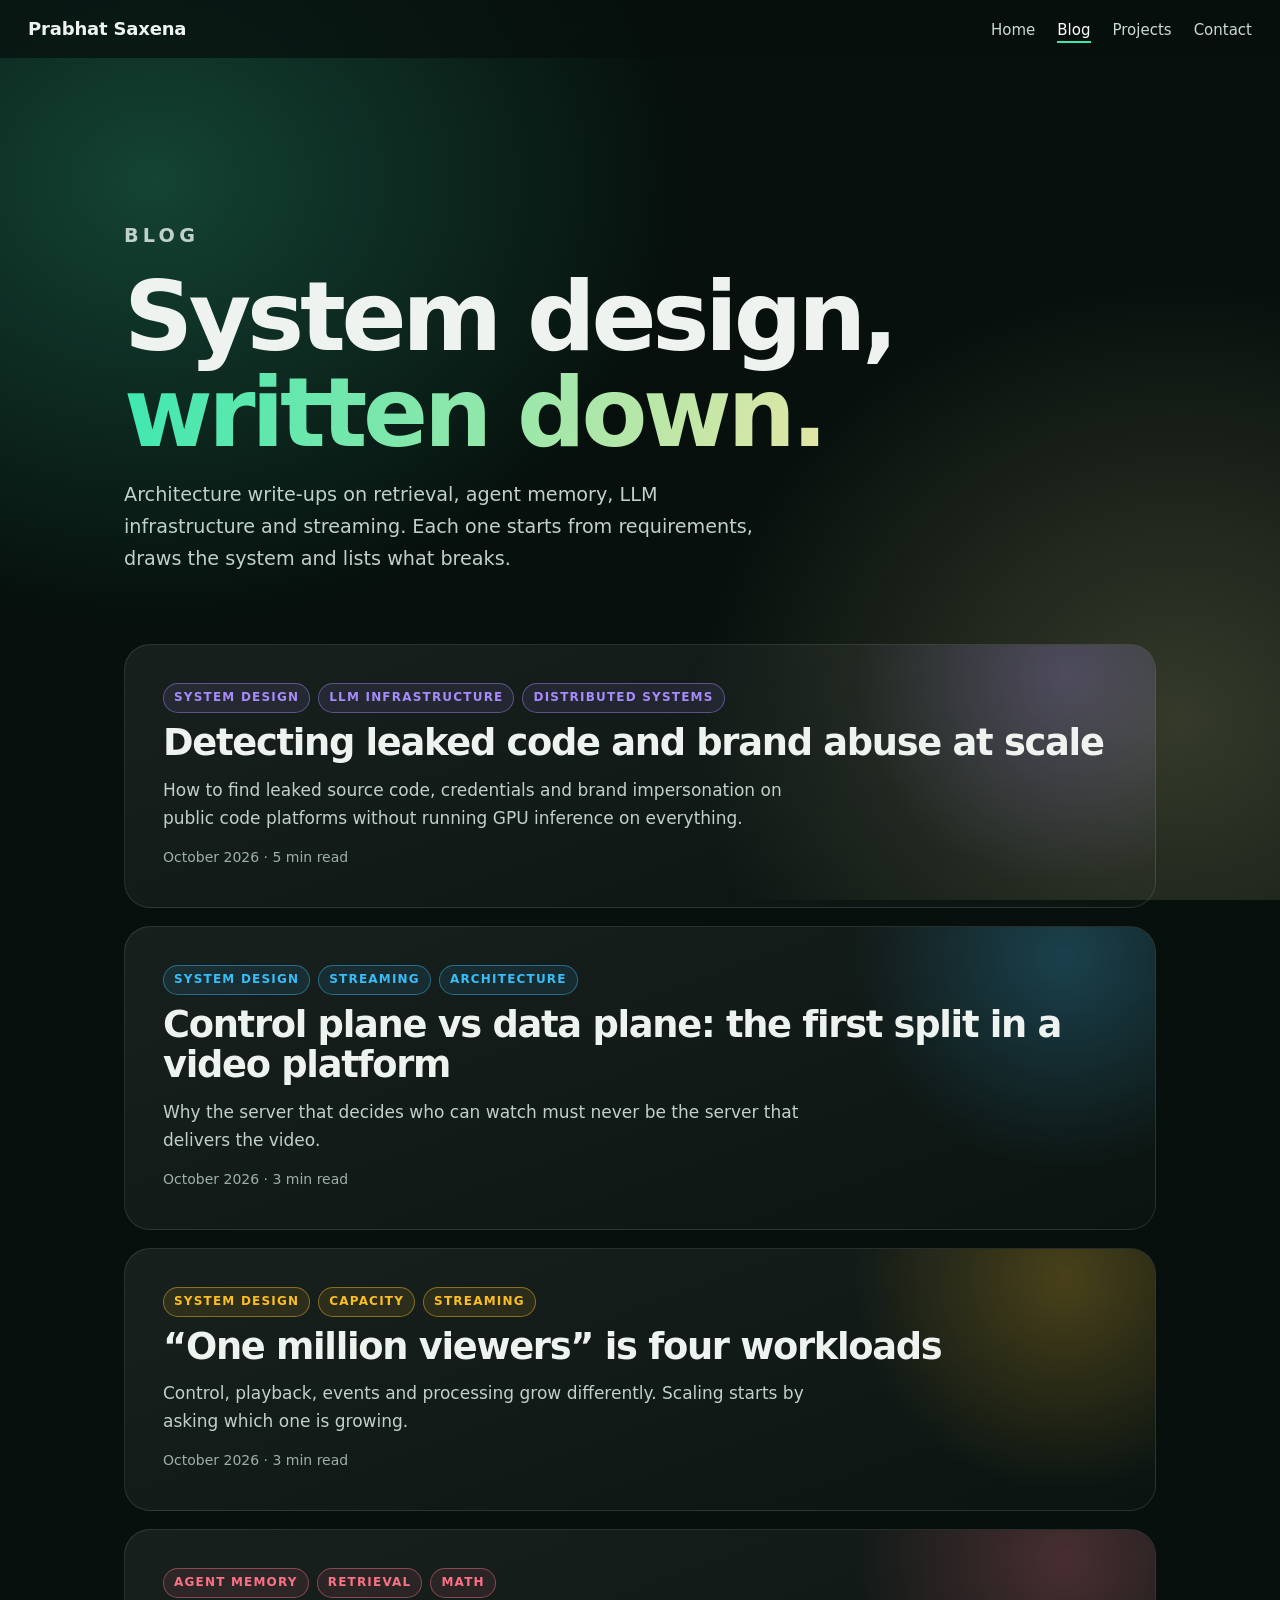
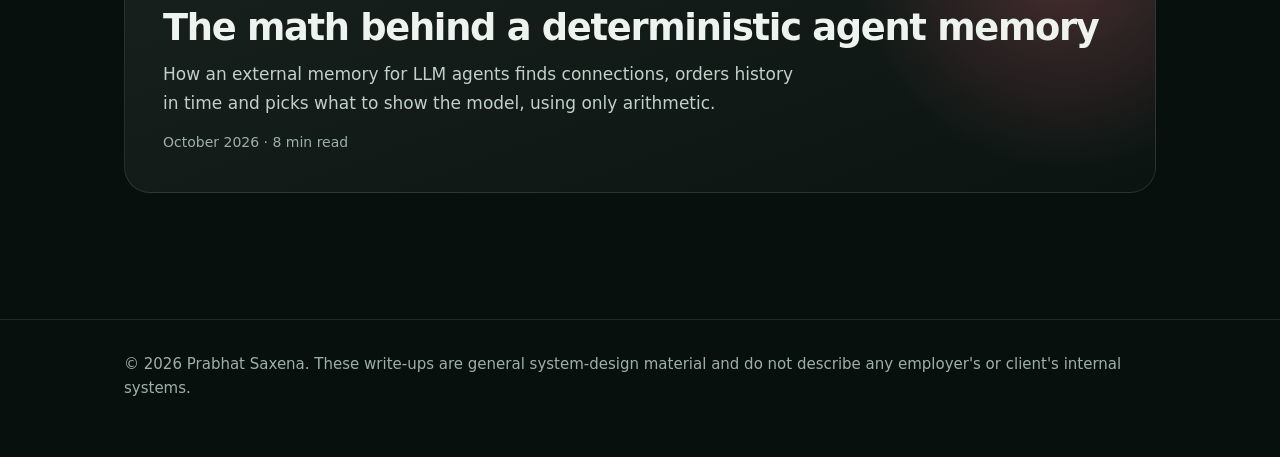
==== blog/index.html @ ca40c925 "Add blog: four system-design write-ups with architecture diagrams, home teaser and nav link" ====
<!doctype html>
<html lang="en">
<head>
  <meta charset="utf-8">
  <meta name="viewport" content="width=device-width, initial-scale=1">
  <title>Blog | Prabhat Saxena</title>
  <meta name="description" content="System-design write-ups on retrieval, agent memory, LLM infrastructure and streaming.">
  <meta name="theme-color" content="#07100d">
  <link rel="canonical" href="https://xx-virus-xx.github.io/blog/">
  <link rel="icon" href="../favicon.svg" type="image/svg+xml">
  <meta property="og:type" content="article">
  <meta property="og:title" content="Blog | Prabhat Saxena">
  <meta property="og:description" content="System-design write-ups on retrieval, agent memory, LLM infrastructure and streaming.">
  <meta property="og:url" content="https://xx-virus-xx.github.io/blog/">
  <meta name="twitter:card" content="summary">
  <link rel="stylesheet" href="../css/styles.css">
  <link rel="stylesheet" href="../css/blog.css">
  
</head>
<body style="--c1:#3de8b0;--c2:#f1e6a4;--glow-a:#3de8b0;--glow-b:#f1e6a4">
  <a class="skip" href="#main">Skip to content</a>
  <div class="ambient" aria-hidden="true"></div>
  <div class="progress" aria-hidden="true"><span></span></div>
  <header class="nav over solid">
    <nav class="nav-inner" aria-label="Primary">
      <a class="brand" href="../">Prabhat Saxena</a>
      <ul class="nav-links">
        <li><a href="../">Home</a></li>
        <li><a href="./" class="active">Blog</a></li>
        <li><a href="../#projects">Projects</a></li>
        <li><a href="../#contact">Contact</a></li>
      </ul>
    </nav>
  </header>
  <main id="main">
    <section class="blog-hero"><div class="container">
      <p class="eyebrow">Blog</p>
      <h1>System design, <span class="grad">written down.</span></h1>
      <p>Architecture write-ups on retrieval, agent memory, LLM infrastructure and streaming. Each one starts from requirements, draws the system and lists what breaks.</p>
    </div></section>
    <section class="container post-list">
      <a class="post-card" href="leak-detection-pipeline.html" style="--c1:#a78bfa;--c2:#60a5fa">
        <ul class="tags"><li>System design</li><li>LLM infrastructure</li><li>Distributed systems</li></ul>
        <h2>Detecting leaked code and brand abuse at scale</h2>
        <p>How to find leaked source code, credentials and brand impersonation on public code platforms without running GPU inference on everything.</p>
        <p class="meta">October 2026 · 5 min read</p>
      </a>
      <a class="post-card" href="control-plane-vs-data-plane.html" style="--c1:#38bdf8;--c2:#5eead4">
        <ul class="tags"><li>System design</li><li>Streaming</li><li>Architecture</li></ul>
        <h2>Control plane vs data plane: the first split in a video platform</h2>
        <p>Why the server that decides who can watch must never be the server that delivers the video.</p>
        <p class="meta">October 2026 · 3 min read</p>
      </a>
      <a class="post-card" href="one-million-viewers-four-workloads.html" style="--c1:#fbbf24;--c2:#fb7185">
        <ul class="tags"><li>System design</li><li>Capacity</li><li>Streaming</li></ul>
        <h2>“One million viewers” is four workloads</h2>
        <p>Control, playback, events and processing grow differently. Scaling starts by asking which one is growing.</p>
        <p class="meta">October 2026 · 3 min read</p>
      </a>
      <a class="post-card" href="deterministic-agent-memory-math.html" style="--c1:#fb7185;--c2:#e879f9">
        <ul class="tags"><li>Agent memory</li><li>Retrieval</li><li>Math</li></ul>
        <h2>The math behind a deterministic agent memory</h2>
        <p>How an external memory for LLM agents finds connections, orders history in time and picks what to show the model, using only arithmetic.</p>
        <p class="meta">October 2026 · 8 min read</p>
      </a>
    </section>
  </main>
  <footer class="footer"><div class="container"><p>&copy; <span id="year">2026</span> Prabhat Saxena. These write-ups are general system-design material and do not describe any employer's or client's internal systems.</p></div></footer>
  <script src="../js/blog.js" defer></script>
</body>
</html>
---- css/styles.css ----
@property --glow-a { syntax: "<color>"; inherits: true; initial-value: #3de8b0; }
@property --glow-b { syntax: "<color>"; inherits: true; initial-value: #6366f1; }

:root {
  --bg: #07100d;
  --surface: rgba(255, 255, 255, .045);
  --border: rgba(255, 255, 255, .11);
  --text: #eef3f0;
  --muted: #9db0a8;
  --mint: #3de8b0;
  --yellow: #f1e6a4;
  --pink: #ff6aa2;
  --maxw: 1080px;
  --radius: 20px;
  --ease: cubic-bezier(.2, .8, .2, 1);
  color-scheme: dark;
}

* { box-sizing: border-box; }
html { scroll-padding-top: 72px; }
html.lenis, html.lenis body { height: auto; }
.lenis.lenis-smooth { scroll-behavior: auto !important; }
.lenis.lenis-stopped { overflow: hidden; }
body {
  margin: 0; background: var(--bg); color: var(--text);
  font: 17px/1.65 -apple-system, "SF Pro Display", system-ui, "Segoe UI", Roboto, "Helvetica Neue", sans-serif;
  -webkit-font-smoothing: antialiased; overflow-x: hidden;
}
img { max-width: 100%; height: auto; }
a { color: var(--mint); text-underline-offset: 3px; }
:focus-visible { outline: 3px solid var(--mint); outline-offset: 3px; border-radius: 8px; }
.container { width: 100%; max-width: var(--maxw); margin: 0 auto; padding: 0 24px; }

.skip { position: absolute; left: -999px; top: 8px; z-index: 200; background: var(--mint); color: #04201c; padding: 8px 14px; border-radius: 8px; }
.skip:focus { left: 8px; }

/* Ambient colour field: follows the chapter you are in */
.ambient { position: fixed; inset: 0; z-index: 0; pointer-events: none; transition: --glow-a 1.2s ease, --glow-b 1.2s ease;
  background:
    radial-gradient(60vmax 50vmax at 12% 20%, color-mix(in srgb, var(--glow-a) 24%, transparent), transparent 70%),
    radial-gradient(55vmax 50vmax at 92% 80%, color-mix(in srgb, var(--glow-b) 20%, transparent), transparent 70%); }
main, .footer { position: relative; z-index: 1; }

.progress { position: fixed; top: 0; left: 0; right: 0; height: 3px; z-index: 120; }
.progress span { display: block; height: 100%; width: 100%; transform-origin: 0 50%; transform: scaleX(0); background: linear-gradient(90deg, var(--mint), var(--yellow), var(--pink)); }

/* Cursor */
.cursor { display: none; }
@media (hover: hover) and (pointer: fine) and (prefers-reduced-motion: no-preference) {
  .has-cursor .cursor { display: block; position: fixed; left: 0; top: 0; z-index: 300; pointer-events: none; width: 38px; height: 38px; margin: -19px 0 0 -19px; border: 1.5px solid rgba(238, 243, 240, .65); border-radius: 50%; transition: width .25s var(--ease), height .25s var(--ease), margin .25s var(--ease), background .25s, border-color .25s; mix-blend-mode: difference; }
  .has-cursor .cursor i { position: absolute; left: 50%; top: 50%; width: 5px; height: 5px; margin: -2.5px; border-radius: 50%; background: #fff; }
  .has-cursor .cursor.hot { width: 72px; height: 72px; margin: -36px 0 0 -36px; background: rgba(255, 255, 255, .9); border-color: transparent; }
}

/* Navigation */
.nav { position: sticky; top: 0; z-index: 100; }
.nav-inner { max-width: 1280px; margin: 0 auto; padding: 14px 28px; display: flex; align-items: center; justify-content: space-between; gap: 16px; }
.brand { color: var(--text); font-weight: 800; text-decoration: none; letter-spacing: -.01em; white-space: nowrap; font-size: 18px; }
.nav-links { list-style: none; margin: 0; padding: 0; display: flex; gap: 22px; overflow-x: auto; scrollbar-width: none; }
.nav-links::-webkit-scrollbar { display: none; }
.nav-links li { margin: 0; }
.nav-links a { color: #cdd9d3; text-decoration: none; font-size: 15px; white-space: nowrap; position: relative; padding: 4px 0; transition: color .2s; }
.nav-links a::after { content: ""; position: absolute; left: 0; right: 0; bottom: 0; height: 2px; background: var(--mint); transform: scaleX(0); transform-origin: 0 50%; transition: transform .35s var(--ease); }
.nav-links a:hover, .nav-links a.active { color: #fff; }
.nav-links a:hover::after, .nav-links a.active::after { transform: scaleX(1); }
.nav.over { background: linear-gradient(180deg, rgba(7, 16, 13, .75), rgba(7, 16, 13, 0)); transition: background .3s ease; }
.nav.over.solid { background: rgba(7, 16, 13, .72); backdrop-filter: blur(14px); -webkit-backdrop-filter: blur(14px); }

/* Hero */
.hero { position: relative; min-height: 100vh; min-height: 100svh; margin-top: -61px; display: flex; align-items: flex-end; overflow: hidden; background: var(--bg); }
.hero-video { position: absolute; inset: -4%; width: 108%; height: 108%; object-fit: cover; display: block; will-change: transform; }
.hero-shade { position: absolute; inset: 0; background:
  linear-gradient(90deg, rgba(7, 16, 13, .82) 0%, rgba(7, 16, 13, .35) 48%, rgba(7, 16, 13, 0) 78%),
  linear-gradient(0deg, rgba(7, 16, 13, .95) 0%, rgba(7, 16, 13, 0) 45%); }
.hero-glow { position: absolute; inset: 0; pointer-events: none; mix-blend-mode: screen; opacity: .9;
  background: radial-gradient(420px circle at var(--mx, 70%) var(--my, 40%), rgba(61, 232, 176, .22), transparent 65%); }
.hero-inner { position: relative; z-index: 2; padding-top: 96px; padding-bottom: 10vh; max-width: 1280px; padding-left: 28px; padding-right: 28px; }
.eyebrow { margin: 0 0 18px; color: var(--mint); font-weight: 700; letter-spacing: .22em; text-transform: uppercase; font-size: 12px; }
h1 { margin: 0 0 24px; font-size: clamp(2.5rem, 6.4vw, 5.6rem); line-height: 1; letter-spacing: -.045em; font-weight: 800; max-width: 15ch; }
h1 .w { display: inline-block; overflow: hidden; vertical-align: top; padding-bottom: .08em; margin-bottom: -.08em; }
h1 .w > span { display: inline-block; }
.grad { background: linear-gradient(100deg, var(--c1, var(--mint)), var(--c2, var(--yellow)), var(--c1, var(--mint))); background-size: 220% 100%; -webkit-background-clip: text; background-clip: text; color: transparent; -webkit-text-fill-color: transparent; animation: shift 7s linear infinite; }
h1 .grad { --c1: var(--mint); --c2: var(--yellow); }
@keyframes shift { to { background-position: -220% 0; } }
.lead { max-width: 54ch; color: #c1d0c9; font-size: 1.15rem; margin: 0 0 34px; }
.cta { display: flex; flex-wrap: wrap; gap: 12px; }

.btn { display: inline-block; padding: 14px 26px; border-radius: 14px; font-weight: 700; font-size: 16px; text-decoration: none; color: var(--text); background: var(--surface); border: 1px solid var(--border); backdrop-filter: blur(8px); transition: background .25s, border-color .25s, color .25s; will-change: transform; }
.btn:hover { border-color: var(--mint); background: rgba(61, 232, 176, .1); }
.btn.primary { background: var(--mint); color: #04201c; border-color: var(--mint); }
.btn.primary:hover { background: #7bf5cf; }

.scroll-cue { position: absolute; z-index: 2; right: 40px; bottom: 36px; width: 24px; height: 40px; border: 1.5px solid rgba(238, 243, 240, .55); border-radius: 14px; }
.scroll-cue span { position: absolute; left: 50%; top: 8px; width: 3px; height: 8px; margin-left: -1.5px; border-radius: 2px; background: var(--mint); animation: cue 1.8s ease-in-out infinite; }
@keyframes cue { 0% { opacity: 0; transform: translateY(0); } 30% { opacity: 1; } 100% { opacity: 0; transform: translateY(14px); } }

/* Marquee */
.marquee { overflow: hidden; border-block: 1px solid var(--border); background: rgba(7, 16, 13, .6); backdrop-filter: blur(6px); padding: 20px 0; }
.marquee-track { display: flex; width: max-content; gap: 56px; animation: marquee 38s linear infinite; padding-left: 56px; }
.marquee:hover .marquee-track { animation-play-state: paused; }
.marquee span { font-size: clamp(1.4rem, 3.2vw, 2.4rem); font-weight: 800; letter-spacing: -.03em; color: transparent; -webkit-text-stroke: 1px rgba(238, 243, 240, .55); white-space: nowrap; transition: color .25s; }
.marquee span:nth-child(3n+1):hover { color: var(--mint); } .marquee span:nth-child(3n+2):hover { color: var(--yellow); } .marquee span:nth-child(3n):hover { color: var(--pink); }
@keyframes marquee { to { transform: translateX(-50%); } }

/* Chapters */
.chapter { position: relative; padding: 18vh 0; }
.kicker { display: flex; align-items: center; gap: 14px; margin: 0 0 22px; color: var(--muted); letter-spacing: .2em; text-transform: uppercase; font-size: 13px; font-weight: 600; }
.kicker b { color: var(--c1); font-size: 13px; letter-spacing: .08em; }
.kicker::after { content: ""; flex: 0 0 64px; height: 1px; background: linear-gradient(90deg, var(--c1), transparent); }
h2.big { margin: 0 0 24px; font-size: clamp(2.2rem, 6vw, 4.8rem); line-height: 1.02; letter-spacing: -.04em; font-weight: 800; }
h3 { margin: 0 0 6px; font-size: 1.2rem; letter-spacing: -.01em; }
h3.sub { margin: 72px 0 12px; font-size: 1.5rem; }
p { margin: 0 0 16px; }
.note { color: var(--muted); font-size: 15px; max-width: 62ch; }
.meta { color: var(--muted); font-size: 15px; margin-bottom: 12px; }
ul { padding-left: 1.2rem; }
li { margin-bottom: 8px; }

/* About */
.statement { font-size: clamp(1.5rem, 3.6vw, 2.8rem); line-height: 1.25; letter-spacing: -.025em; font-weight: 700; margin: 0 0 32px; max-width: 28em; }
.statement .word { display: inline-block; }
.sub-statement { color: var(--muted); font-size: 1.15rem; max-width: 58ch; margin-bottom: 56px; }
.interests { list-style: none; padding: 0; margin: 0; border-top: 1px solid var(--border); }
.interests li { margin: 0; display: grid; grid-template-columns: minmax(220px, 1fr) 2fr; gap: 24px; padding: 22px 8px; border-bottom: 1px solid var(--border); transition: background .3s, padding .35s var(--ease); }
.interests li:hover { background: linear-gradient(90deg, color-mix(in srgb, var(--c1) 12%, transparent), transparent); padding-left: 22px; }
.interests strong { font-size: 1.15rem; letter-spacing: -.01em; }
.interests span { color: var(--muted); }
@media (max-width: 720px) { .interests li { grid-template-columns: 1fr; gap: 4px; } }

/* Stats */
.stats { display: grid; grid-template-columns: repeat(auto-fit, minmax(210px, 1fr)); gap: 16px; margin: 40px 0 72px; }
.stat { position: relative; background: var(--surface); border: 1px solid var(--border); border-radius: var(--radius); padding: 28px 24px; display: flex; flex-direction: column; overflow: hidden; }
.stat::before { content: ""; position: absolute; inset: 0; background: radial-gradient(300px circle at var(--gx, 50%) var(--gy, 0%), color-mix(in srgb, var(--c1) 22%, transparent), transparent 60%); opacity: 0; transition: opacity .3s; }
.stat:hover::before { opacity: 1; }
.stat-num { position: relative; font-size: clamp(2.4rem, 5vw, 3.6rem); font-weight: 800; letter-spacing: -.04em; line-height: 1; background: linear-gradient(120deg, var(--c1), var(--c2)); -webkit-background-clip: text; background-clip: text; color: transparent; -webkit-text-fill-color: transparent; }
.stat-label { position: relative; color: var(--muted); font-size: 15px; margin-top: 10px; }

/* Timeline */
.timeline { position: relative; padding-left: 36px; }
.timeline-line { position: absolute; left: 6px; top: 8px; bottom: 8px; width: 2px; background: var(--border); }
.timeline-line span { display: block; width: 100%; height: 100%; transform-origin: 50% 0; background: linear-gradient(180deg, var(--c1), var(--c2)); }
.job { position: relative; margin: 0 0 56px; }
.job::before { content: ""; position: absolute; left: -36px; top: 8px; width: 14px; height: 14px; border-radius: 50%; background: var(--bg); border: 2px solid var(--c1); box-shadow: 0 0 0 5px color-mix(in srgb, var(--c1) 18%, transparent); }
.job h3 { font-size: 1.7rem; letter-spacing: -.025em; }

/* Certs */
.certs { display: grid; grid-template-columns: repeat(auto-fit, minmax(300px, 1fr)); gap: 16px; margin-top: 18px; }
.cert { display: flex; align-items: center; gap: 18px; background: var(--surface); border: 1px solid var(--border); border-radius: var(--radius); padding: 18px; color: var(--text); text-decoration: none; transition: transform .35s var(--ease), border-color .25s; }
.cert:hover { border-color: var(--c1); transform: translateY(-4px); }
.cert small { color: var(--muted); }

/* Research: sticky stacking panels */
.stack { margin-top: 40px; }
.panel { position: sticky; top: 14vh; background: linear-gradient(160deg, rgba(255, 255, 255, .075), rgba(255, 255, 255, .025)); border: 1px solid var(--border); border-radius: 28px; padding: clamp(24px, 4vw, 48px); margin-bottom: 8vh; backdrop-filter: blur(14px); -webkit-backdrop-filter: blur(14px); transform-origin: 50% 0; overflow: hidden; }
.panel::before { content: ""; position: absolute; width: 520px; height: 520px; right: -160px; top: -200px; border-radius: 50%; background: radial-gradient(circle, color-mix(in srgb, var(--c1) 30%, transparent), transparent 65%); pointer-events: none; }
.panel:nth-child(2)::before { background: radial-gradient(circle, color-mix(in srgb, var(--c2) 32%, transparent), transparent 65%); }
.panel h3 { position: relative; font-size: clamp(1.7rem, 3.6vw, 2.6rem); letter-spacing: -.035em; }
.panel h3 a { color: var(--text); text-decoration: none; background: linear-gradient(var(--c1), var(--c1)) 0 100% / 0 3px no-repeat; transition: background-size .45s var(--ease); }
.panel h3 a:hover { background-size: 100% 3px; }
.panel > *:not(h3) { position: relative; }
.panel strong { color: var(--text); }

/* Projects: horizontal scroller (pinned on desktop) */
.hs { padding: 0; }
.hs-pin { min-height: 100vh; min-height: 100svh; display: flex; flex-direction: column; justify-content: center; padding: 10vh 0; }
.hs-head { margin-bottom: 36px; }
.hs-track { display: flex; gap: 20px; padding: 0 max(24px, calc((100vw - var(--maxw)) / 2 + 24px)); width: max-content; }
.card { position: relative; flex: 0 0 min(420px, 80vw); background: var(--surface); border: 1px solid var(--border); border-radius: var(--radius); padding: 28px; transition: border-color .25s; overflow: hidden; display: flex; flex-direction: column; }
.card::before { content: ""; position: absolute; inset: 0; background: radial-gradient(340px circle at var(--gx, 50%) var(--gy, 0%), color-mix(in srgb, var(--c1) 24%, transparent), transparent 60%); opacity: 0; transition: opacity .3s; pointer-events: none; }
.card:hover { border-color: color-mix(in srgb, var(--c1) 70%, transparent); }
.card:hover::before { opacity: 1; }
.card h3 { position: relative; font-size: 1.5rem; letter-spacing: -.025em; margin-bottom: 12px; }
.card h3 a { color: var(--text); text-decoration: none; }
.card h3 a::after { content: " ↗"; color: var(--c1); }
.card p { position: relative; color: var(--muted); }
.more-card { justify-content: center; text-decoration: none; color: var(--text); background: linear-gradient(150deg, color-mix(in srgb, var(--c1) 22%, transparent), color-mix(in srgb, var(--c2) 12%, transparent)); }
.more-card span { position: relative; font-size: 1.6rem; font-weight: 800; letter-spacing: -.03em; line-height: 1.15; }
.more-card small { position: relative; color: var(--muted); font-size: 15px; margin-top: 10px; }
.hs.static { padding: 18vh 0; }
.hs.static .hs-pin { padding: 0; }
.hs.static .hs-track { width: auto; flex-wrap: wrap; padding: 0 24px; max-width: var(--maxw); margin: 0 auto; }
.hs.static .card { flex: 1 1 300px; }
@media (max-width: 899px) {
  .hs { padding: 18vh 0; } .hs-pin { padding: 0; }
  .hs-track { width: auto; flex-wrap: wrap; padding: 0 24px; max-width: var(--maxw); margin: 0 auto; }
  .card { flex: 1 1 300px; }
}

/* Skills */
.skills { display: grid; gap: 14px; margin: 32px 0 0; }
.skills > div { background: var(--surface); border: 1px solid var(--border); border-radius: var(--radius); padding: 22px 26px; transition: border-color .25s, transform .35s var(--ease); }
.skills > div:hover { border-color: var(--c1); transform: translateX(8px); }
.skills dt { font-weight: 800; font-size: 1.15rem; letter-spacing: -.02em; margin-bottom: 4px; color: var(--c1); }
.skills dd { margin: 0; color: var(--muted); }

/* Contact */
.contact { padding-bottom: 14vh; }
.mega { display: block; text-decoration: none; color: var(--text); font-size: clamp(3rem, 12vw, 10rem); font-weight: 800; letter-spacing: -.055em; line-height: .95; margin: 20px 0 36px; will-change: transform; }
.mega span { display: block; font-size: clamp(1rem, 2.6vw, 1.7rem); letter-spacing: -.01em; font-weight: 600; margin-top: 18px; color: var(--c1); }
.mega:hover { background: linear-gradient(100deg, var(--c1), var(--c2)); -webkit-background-clip: text; background-clip: text; color: transparent; -webkit-text-fill-color: transparent; }
.mega:hover span { -webkit-text-fill-color: var(--muted); }
.links { list-style: none; padding: 0; margin: 0; display: flex; flex-wrap: wrap; gap: 12px; }
.links li { margin: 0; }

.footer { padding: 32px 0 56px; color: var(--muted); font-size: 15px; border-top: 1px solid var(--border); }
.footer p { margin: 0; }

[data-tilt] { will-change: transform; }

@media (max-width: 640px) {
  body { font-size: 16px; }
  .nav-inner { padding: 12px 16px; }
  .nav-links { gap: 14px; }
  .container { padding: 0 16px; }
  .hero-inner { padding-left: 16px; padding-right: 16px; }
  .chapter { padding: 12vh 0; }
  .scroll-cue { display: none; }
}

@media (prefers-reduced-motion: reduce) {
  .grad, .marquee-track, .scroll-cue span { animation: none; }
  .scroll-cue span { opacity: 1; }
  .panel { position: relative; top: 0; }
}

/* Writing teasers */
.writing-grid { display: grid; grid-template-columns: repeat(auto-fit, minmax(min(100%, 400px), 1fr)); gap: 18px; margin-top: 36px; }
.write-card { flex: none; text-decoration: none; color: var(--text); }
.write-card h3 { font-size: 1.35rem; color: var(--text); }
.write-card .meta { position: relative; margin-bottom: 10px; }
.more-link { margin: 32px 0 0; }
---- css/blog.css ----
/* Blog pages: article layout and architecture diagrams. Builds on styles.css tokens. */
.post { position: relative; z-index: 1; padding: 14vh 0 10vh; }
.post-wrap { max-width: 760px; margin: 0 auto; padding: 0 24px; }
.back { display: inline-block; margin-bottom: 36px; color: var(--muted); text-decoration: none; font-size: 15px; }
.back:hover { color: var(--c1); }
.post h1 { font-size: clamp(2rem, 5vw, 3.4rem); line-height: 1.05; letter-spacing: -.04em; max-width: none; margin: 0 0 18px; }
.post .dek { font-size: 1.25rem; color: #c1d0c9; line-height: 1.5; margin-bottom: 20px; }
.post .byline { color: var(--muted); font-size: 14px; letter-spacing: .04em; margin-bottom: 48px; padding-bottom: 28px; border-bottom: 1px solid var(--border); }
.tags { display: flex; gap: 8px; flex-wrap: wrap; margin: 0 0 20px; padding: 0; list-style: none; }
.tags li { margin: 0; font-size: 12px; font-weight: 700; letter-spacing: .1em; text-transform: uppercase; padding: 4px 10px; border-radius: 999px; color: var(--c1); border: 1px solid color-mix(in srgb, var(--c1) 45%, transparent); background: color-mix(in srgb, var(--c1) 10%, transparent); }

.prose { font-size: 1.08rem; line-height: 1.8; }
.prose h2 { font-size: clamp(1.5rem, 3vw, 2rem); letter-spacing: -.03em; line-height: 1.15; margin: 3.2rem 0 1rem; }
.prose h2::before { content: ""; display: block; width: 36px; height: 3px; border-radius: 2px; background: linear-gradient(90deg, var(--c1), var(--c2)); margin-bottom: 14px; }
.prose h3 { font-size: 1.25rem; margin: 2rem 0 .5rem; letter-spacing: -.02em; color: var(--c1); }
.prose p, .prose li { color: #d3dfd9; }
.prose strong { color: #fff; }
.prose a { color: var(--c1); }
.prose code { font: .92em ui-monospace, "SF Mono", Menlo, Consolas, monospace; background: rgba(255, 255, 255, .08); padding: .1em .4em; border-radius: 6px; }
.prose ul, .prose ol { padding-left: 1.3rem; }
.prose li { margin-bottom: .5rem; }
.callout { margin: 1.8rem 0; padding: 18px 22px; border-radius: 16px; border: 1px solid color-mix(in srgb, var(--c1) 40%, transparent); background: color-mix(in srgb, var(--c1) 8%, transparent); }
.callout p { margin: 0; }
.callout p + p { margin-top: .7rem; }
.formula { margin: 1.4rem 0; padding: 16px 22px; border-radius: 14px; background: rgba(255, 255, 255, .05); border: 1px solid var(--border); font: 1.02rem/1.6 ui-monospace, "SF Mono", Menlo, Consolas, monospace; color: #fff; overflow-x: auto; white-space: pre; }
.table-wrap { overflow-x: auto; margin: 1.4rem 0; border: 1px solid var(--border); border-radius: 14px; }
.prose table { width: 100%; border-collapse: collapse; font-size: .97rem; line-height: 1.5; }
.prose th, .prose td { text-align: left; padding: 11px 14px; border-bottom: 1px solid var(--border); vertical-align: top; }
.prose th { color: var(--c1); font-weight: 700; font-size: .85rem; letter-spacing: .06em; text-transform: uppercase; background: rgba(255, 255, 255, .03); }
.prose tr:last-child td { border-bottom: 0; }
.prose td.num, .prose th.num { text-align: center; font-variant-numeric: tabular-nums; }
.prose td.on { color: var(--c1); font-weight: 700; }

.diagram { margin: 2.4rem -60px; padding: 18px 12px 12px; border-radius: 22px; border: 1px solid var(--border); background: linear-gradient(160deg, rgba(255, 255, 255, .06), rgba(255, 255, 255, .02)); }
.diagram svg { width: 100%; height: auto; display: block; }
.diagram figcaption { color: var(--muted); font-size: .92rem; line-height: 1.5; padding: 10px 14px 4px; }
@media (max-width: 960px) { .diagram { margin-left: 0; margin-right: 0; } }

.d-box { fill: rgba(255, 255, 255, .06); stroke: rgba(255, 255, 255, .28); stroke-width: 1.3; }
.d-box.hot { fill: color-mix(in srgb, var(--c1) 22%, transparent); stroke: var(--c1); }
.d-box.store { fill: color-mix(in srgb, var(--c2) 16%, transparent); stroke: color-mix(in srgb, var(--c2) 80%, transparent); }
.d-group { fill: rgba(255, 255, 255, .025); stroke: rgba(255, 255, 255, .14); stroke-width: 1.2; }
.d-group.dashed { stroke-dasharray: 7 6; stroke: color-mix(in srgb, var(--c1) 60%, transparent); }
.d-glabel { fill: var(--muted); font: 700 12px/1 -apple-system, system-ui, sans-serif; letter-spacing: .12em; }
.d-label { fill: #fff; font: 700 15px/1 -apple-system, system-ui, sans-serif; letter-spacing: -.01em; }
.d-sub { fill: #a9bab2; font: 500 12px/1 -apple-system, system-ui, sans-serif; }
.d-note { fill: #a9bab2; font: 500 12px/1 -apple-system, system-ui, sans-serif; }
.d-note.strong { fill: #fff; font-weight: 700; font-size: 14px; }
.d-arrow { fill: none; stroke: rgba(238, 243, 240, .7); stroke-width: 1.8; stroke-linejoin: round; }
.d-arrow.alt { stroke: var(--c2); }
.d-arrow.dashed { stroke-dasharray: 6 5; }
.d-head { fill: rgba(238, 243, 240, .85); }
.d-head2 { fill: var(--c2); }

/* Post footer navigation */
.post-nav { display: grid; grid-template-columns: 1fr 1fr; gap: 14px; margin-top: 64px; }
.post-nav a { display: block; padding: 18px 20px; border-radius: 16px; border: 1px solid var(--border); background: var(--surface); text-decoration: none; color: var(--text); transition: border-color .25s, transform .35s var(--ease); }
.post-nav a:hover { border-color: var(--c1); transform: translateY(-3px); }
.post-nav small { display: block; color: var(--muted); letter-spacing: .1em; text-transform: uppercase; font-size: 11px; margin-bottom: 6px; }
.post-nav .next { text-align: right; }
@media (max-width: 600px) { .post-nav { grid-template-columns: 1fr; } .post-nav .next { text-align: left; } }

/* Blog index */
.blog-hero { padding: 18vh 0 6vh; position: relative; z-index: 1; }
.blog-hero h1 { font-size: clamp(2.6rem, 8vw, 6rem); margin: 0 0 18px; max-width: 12ch; }
.blog-hero p { color: #c1d0c9; font-size: 1.2rem; max-width: 52ch; }
.post-list { position: relative; z-index: 1; display: grid; gap: 18px; padding-bottom: 14vh; }
.post-card { position: relative; display: block; padding: clamp(22px, 3.5vw, 38px); border-radius: 26px; border: 1px solid var(--border); background: linear-gradient(160deg, rgba(255, 255, 255, .07), rgba(255, 255, 255, .02)); text-decoration: none; color: var(--text); overflow: hidden; transition: border-color .25s, transform .4s var(--ease); }
.post-card::before { content: ""; position: absolute; width: 460px; height: 460px; right: -140px; top: -200px; border-radius: 50%; background: radial-gradient(circle, color-mix(in srgb, var(--c1) 34%, transparent), transparent 65%); opacity: .7; transition: opacity .3s, transform .6s var(--ease); pointer-events: none; }
.post-card:hover { border-color: var(--c1); transform: translateY(-4px); }
.post-card:hover::before { opacity: 1; transform: scale(1.15); }
.post-card h2 { position: relative; font-size: clamp(1.5rem, 3.4vw, 2.3rem); letter-spacing: -.035em; line-height: 1.1; margin: 10px 0 12px; }
.post-card p { position: relative; color: #c1d0c9; margin: 0 0 14px; max-width: 60ch; }
.post-card .meta { position: relative; color: var(--muted); font-size: 14px; margin: 0; }
.post-card .tags { position: relative; margin: 0; }
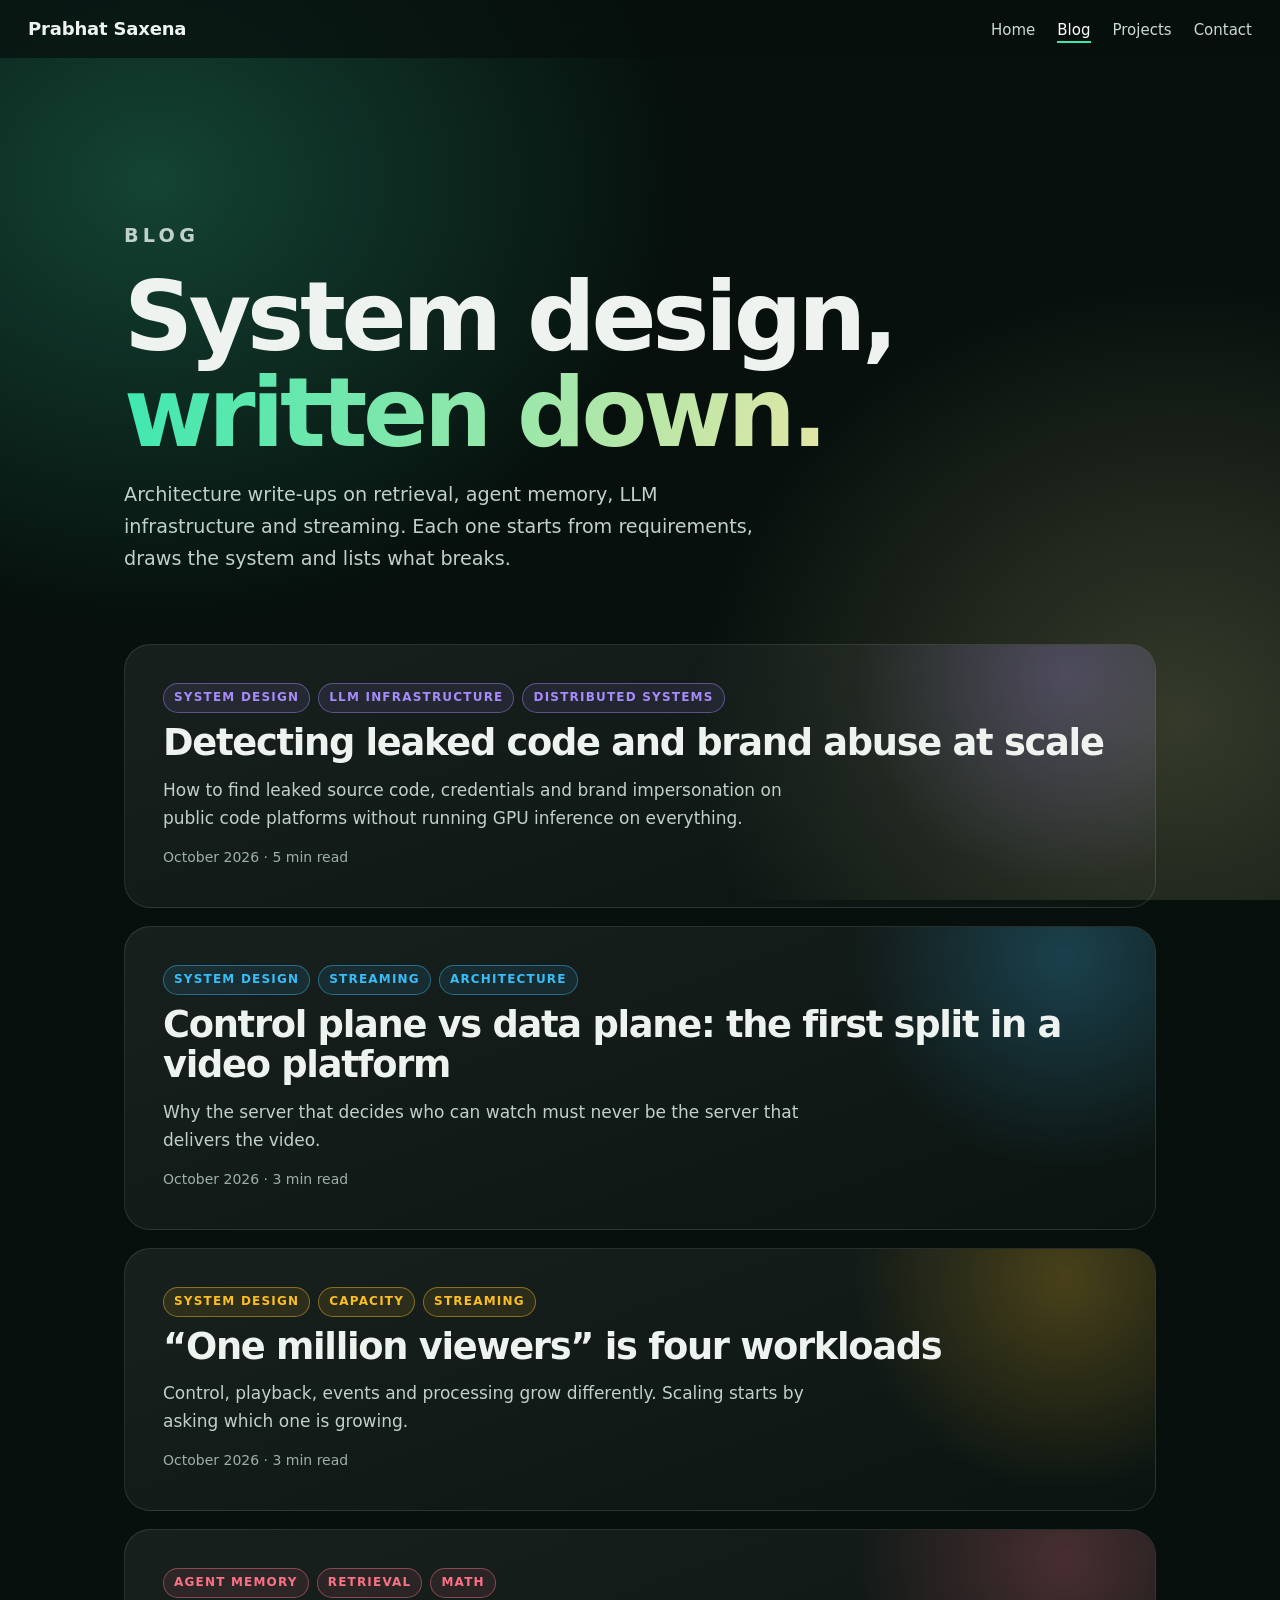
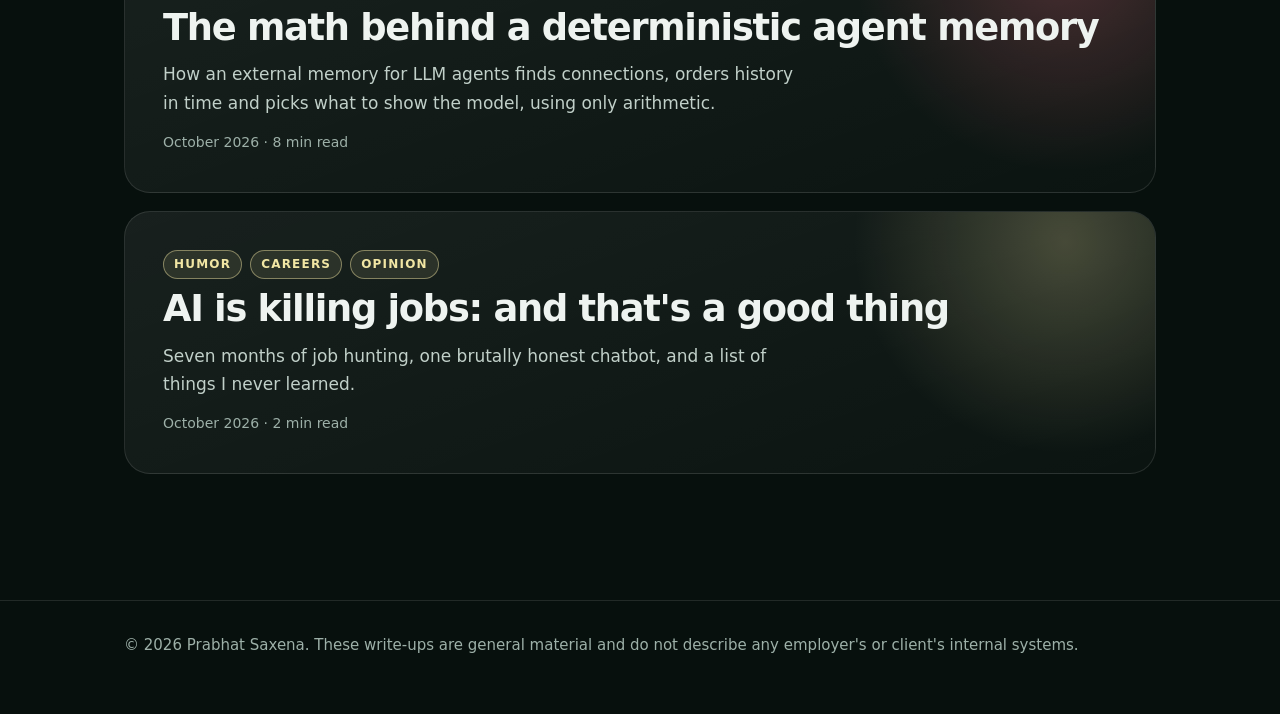
==== commit cdc839c9: "Add blog post from Fun.md: AI is killing jobs (chat-style dialogue)" ====
--- a/blog/index.html
+++ b/blog/index.html
@@ -63,9 +63,15 @@
         <p>How an external memory for LLM agents finds connections, orders history in time and picks what to show the model, using only arithmetic.</p>
         <p class="meta">October 2026 · 8 min read</p>
       </a>
+      <a class="post-card" href="ai-is-killing-jobs.html" style="--c1:#f1e6a4;--c2:#ff6aa2">
+        <ul class="tags"><li>Humor</li><li>Careers</li><li>Opinion</li></ul>
+        <h2>AI is killing jobs: and that's a good thing</h2>
+        <p>Seven months of job hunting, one brutally honest chatbot, and a list of things I never learned.</p>
+        <p class="meta">October 2026 · 2 min read</p>
+      </a>
     </section>
   </main>
-  <footer class="footer"><div class="container"><p>&copy; <span id="year">2026</span> Prabhat Saxena. These write-ups are general system-design material and do not describe any employer's or client's internal systems.</p></div></footer>
+  <footer class="footer"><div class="container"><p>&copy; <span id="year">2026</span> Prabhat Saxena. These write-ups are general material and do not describe any employer's or client's internal systems.</p></div></footer>
   <script src="../js/blog.js" defer></script>
 </body>
 </html>
--- a/css/styles.css
+++ b/css/styles.css
@@ -229,3 +229,17 @@
 .write-card h3 { font-size: 1.35rem; color: var(--text); }
 .write-card .meta { position: relative; margin-bottom: 10px; }
 .more-link { margin: 32px 0 0; }
+
+/* Landing intro (home page only, once per session) */
+.intro { display: none; }
+.intro-on { overflow: hidden; }
+.intro-on .intro { position: fixed; inset: 0; z-index: 1000; display: grid; place-items: center; background: #040f0b; transition: opacity .6s ease, transform .6s var(--ease), visibility .6s; }
+.intro.leave { opacity: 0; transform: scale(1.04); visibility: hidden; pointer-events: none; }
+.intro-stage { position: relative; width: min(100vw, calc(100vh * 16 / 9)); width: min(100vw, calc(100svh * 16 / 9)); aspect-ratio: 16 / 9; }
+.intro-video { width: 100%; height: 100%; display: block; background: #040f0b; }
+.intro-enter { position: absolute; left: 33%; top: 45%; width: 34%; height: 13.5%; border: 0; border-radius: 999px; background: transparent; cursor: pointer; opacity: 0; }
+.intro-enter:disabled { cursor: default; pointer-events: none; }
+.intro-enter:focus-visible { opacity: 1; outline: 3px solid var(--mint); outline-offset: 4px; }
+.intro-skip { position: absolute; right: 24px; top: 20px; z-index: 2; padding: 9px 16px; border-radius: 999px; font: 600 14px/1 system-ui, sans-serif; color: #cdd9d3; background: rgba(255, 255, 255, .06); border: 1px solid rgba(255, 255, 255, .18); cursor: pointer; transition: background .2s, color .2s; }
+.intro-skip:hover { background: rgba(255, 255, 255, .14); color: #fff; }
+@media (prefers-reduced-motion: reduce) { .intro-on .intro { display: none; } }
--- a/css/blog.css
+++ b/css/blog.css
@@ -73,3 +73,13 @@
 .post-card p { position: relative; color: #c1d0c9; margin: 0 0 14px; max-width: 60ch; }
 .post-card .meta { position: relative; color: var(--muted); font-size: 14px; margin: 0; }
 .post-card .tags { position: relative; margin: 0; }
+
+/* Chat-style post */
+.chat { display: grid; gap: 14px; margin: 2rem 0; }
+.msg { max-width: 88%; padding: 14px 18px 16px; border-radius: 20px; border: 1px solid var(--border); background: rgba(255, 255, 255, .05); }
+.msg p { margin: 0; color: #e6eee9; line-height: 1.65; }
+.msg .who { display: block; margin-bottom: 4px; font-size: 11px; font-weight: 800; letter-spacing: .14em; text-transform: uppercase; color: var(--muted); }
+.msg.me { justify-self: start; border-bottom-left-radius: 6px; }
+.msg.ai { justify-self: end; border-bottom-right-radius: 6px; background: color-mix(in srgb, var(--c1) 12%, transparent); border-color: color-mix(in srgb, var(--c1) 40%, transparent); }
+.msg.ai .who { color: var(--c1); }
+@media (max-width: 600px) { .msg { max-width: 96%; } }
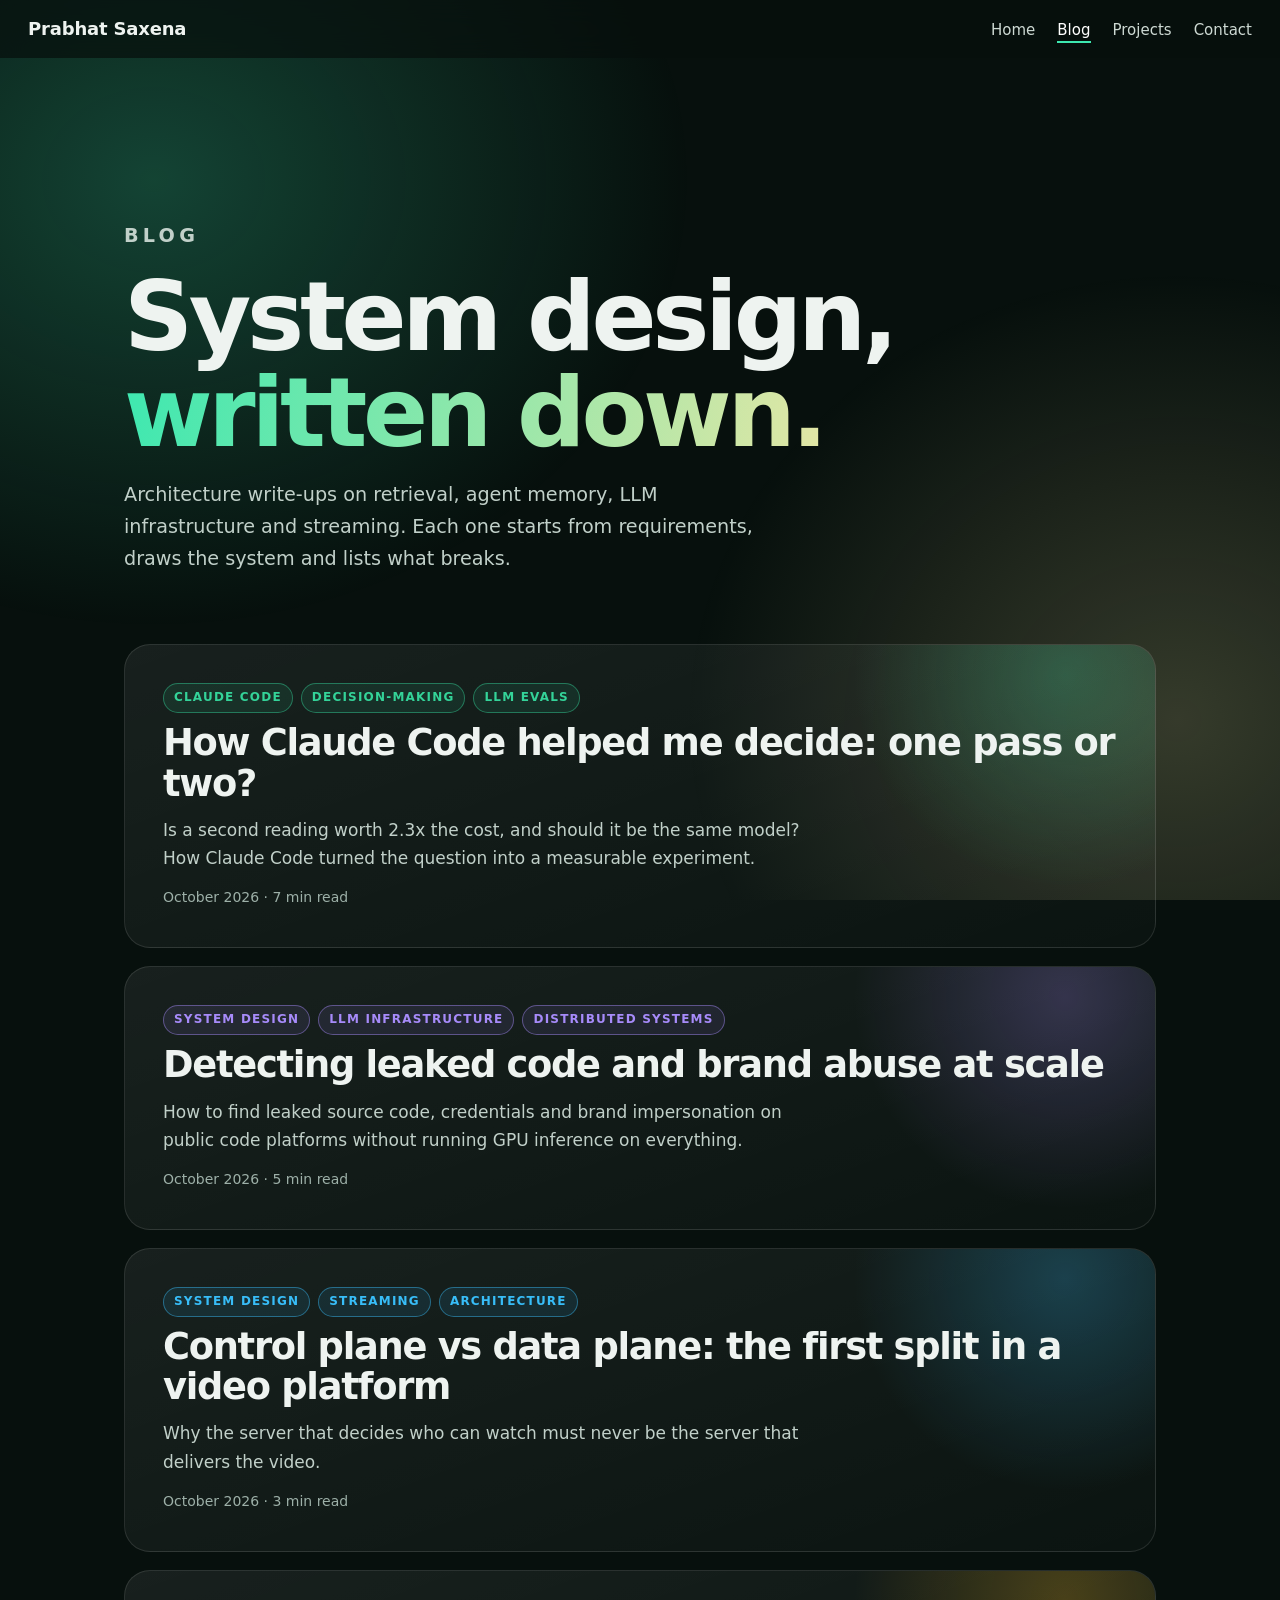
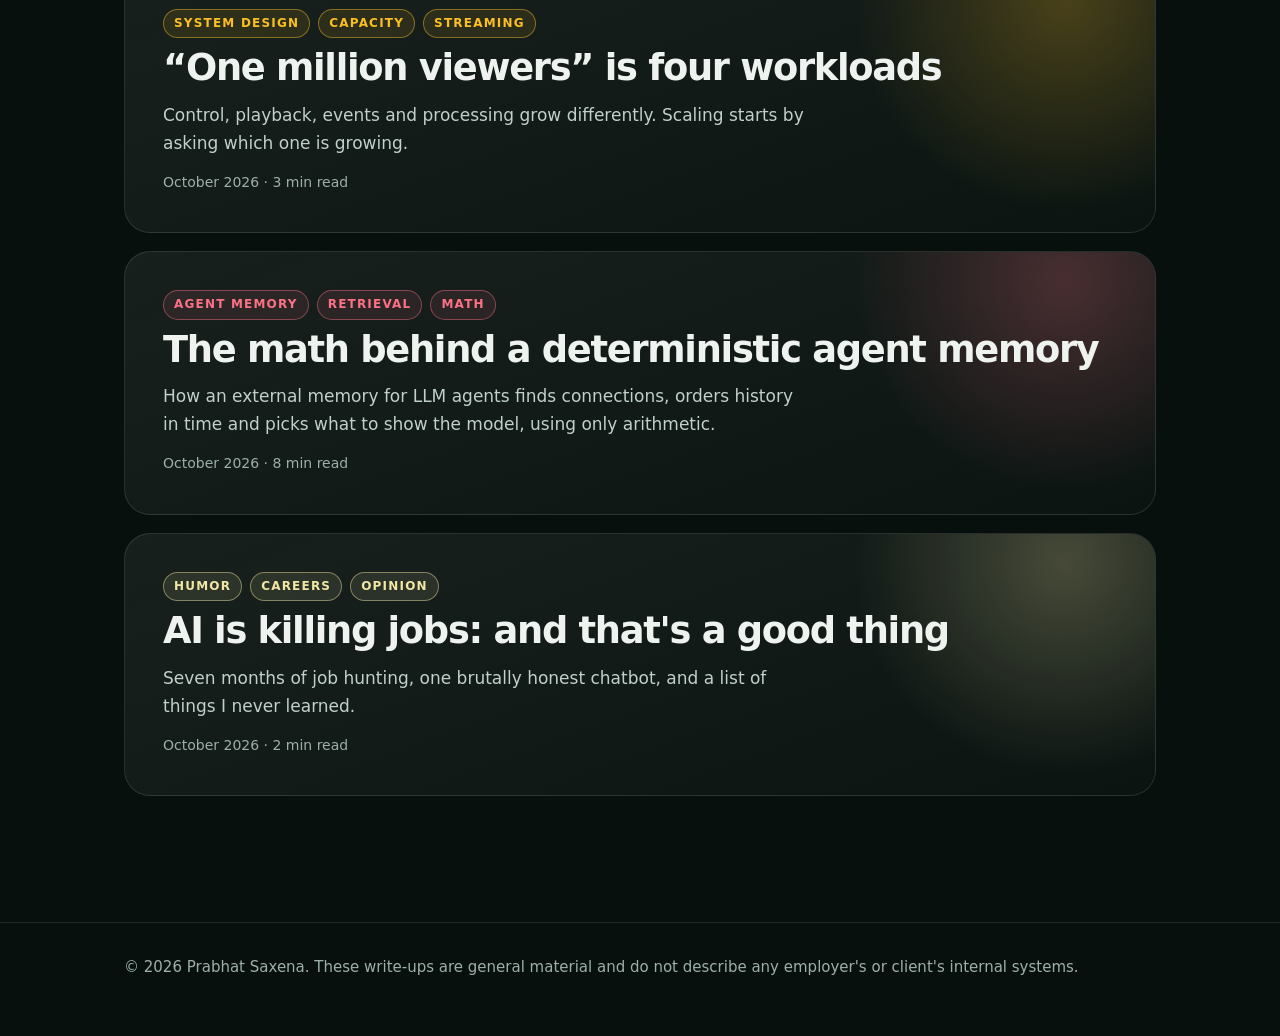
==== commit b71ff86d: "Add blog post: how Claude Code helped decide one pass or two, with diagrams" ====
--- a/blog/index.html
+++ b/blog/index.html
@@ -6,12 +6,12 @@
   <title>Blog | Prabhat Saxena</title>
   <meta name="description" content="System-design write-ups on retrieval, agent memory, LLM infrastructure and streaming.">
   <meta name="theme-color" content="#07100d">
-  <link rel="canonical" href="https://xx-virus-xx.github.io/blog/">
+  <link rel="canonical" href="https://latenightstack.com/blog/">
   <link rel="icon" href="../favicon.svg" type="image/svg+xml">
   <meta property="og:type" content="article">
   <meta property="og:title" content="Blog | Prabhat Saxena">
   <meta property="og:description" content="System-design write-ups on retrieval, agent memory, LLM infrastructure and streaming.">
-  <meta property="og:url" content="https://xx-virus-xx.github.io/blog/">
+  <meta property="og:url" content="https://latenightstack.com/blog/">
   <meta name="twitter:card" content="summary">
   <link rel="stylesheet" href="../css/styles.css">
   <link rel="stylesheet" href="../css/blog.css">
@@ -39,6 +39,12 @@
       <p>Architecture write-ups on retrieval, agent memory, LLM infrastructure and streaming. Each one starts from requirements, draws the system and lists what breaks.</p>
     </div></section>
     <section class="container post-list">
+      <a class="post-card" href="claude-code-decision-making.html" style="--c1:#34d399;--c2:#38bdf8">
+        <ul class="tags"><li>Claude Code</li><li>Decision-making</li><li>LLM evals</li></ul>
+        <h2>How Claude Code helped me decide: one pass or two?</h2>
+        <p>Is a second reading worth 2.3x the cost, and should it be the same model? How Claude Code turned the question into a measurable experiment.</p>
+        <p class="meta">October 2026 · 7 min read</p>
+      </a>
       <a class="post-card" href="leak-detection-pipeline.html" style="--c1:#a78bfa;--c2:#60a5fa">
         <ul class="tags"><li>System design</li><li>LLM infrastructure</li><li>Distributed systems</li></ul>
         <h2>Detecting leaked code and brand abuse at scale</h2>
--- a/css/blog.css
+++ b/css/blog.css
@@ -83,3 +83,6 @@
 .msg.ai { justify-self: end; border-bottom-right-radius: 6px; background: color-mix(in srgb, var(--c1) 12%, transparent); border-color: color-mix(in srgb, var(--c1) 40%, transparent); }
 .msg.ai .who { color: var(--c1); }
 @media (max-width: 600px) { .msg { max-width: 96%; } }
+
+.d-box.bad { fill: rgba(255, 106, 162, .2); stroke: #ff6aa2; }
+.d-box.good { fill: rgba(61, 232, 176, .2); stroke: #3de8b0; }
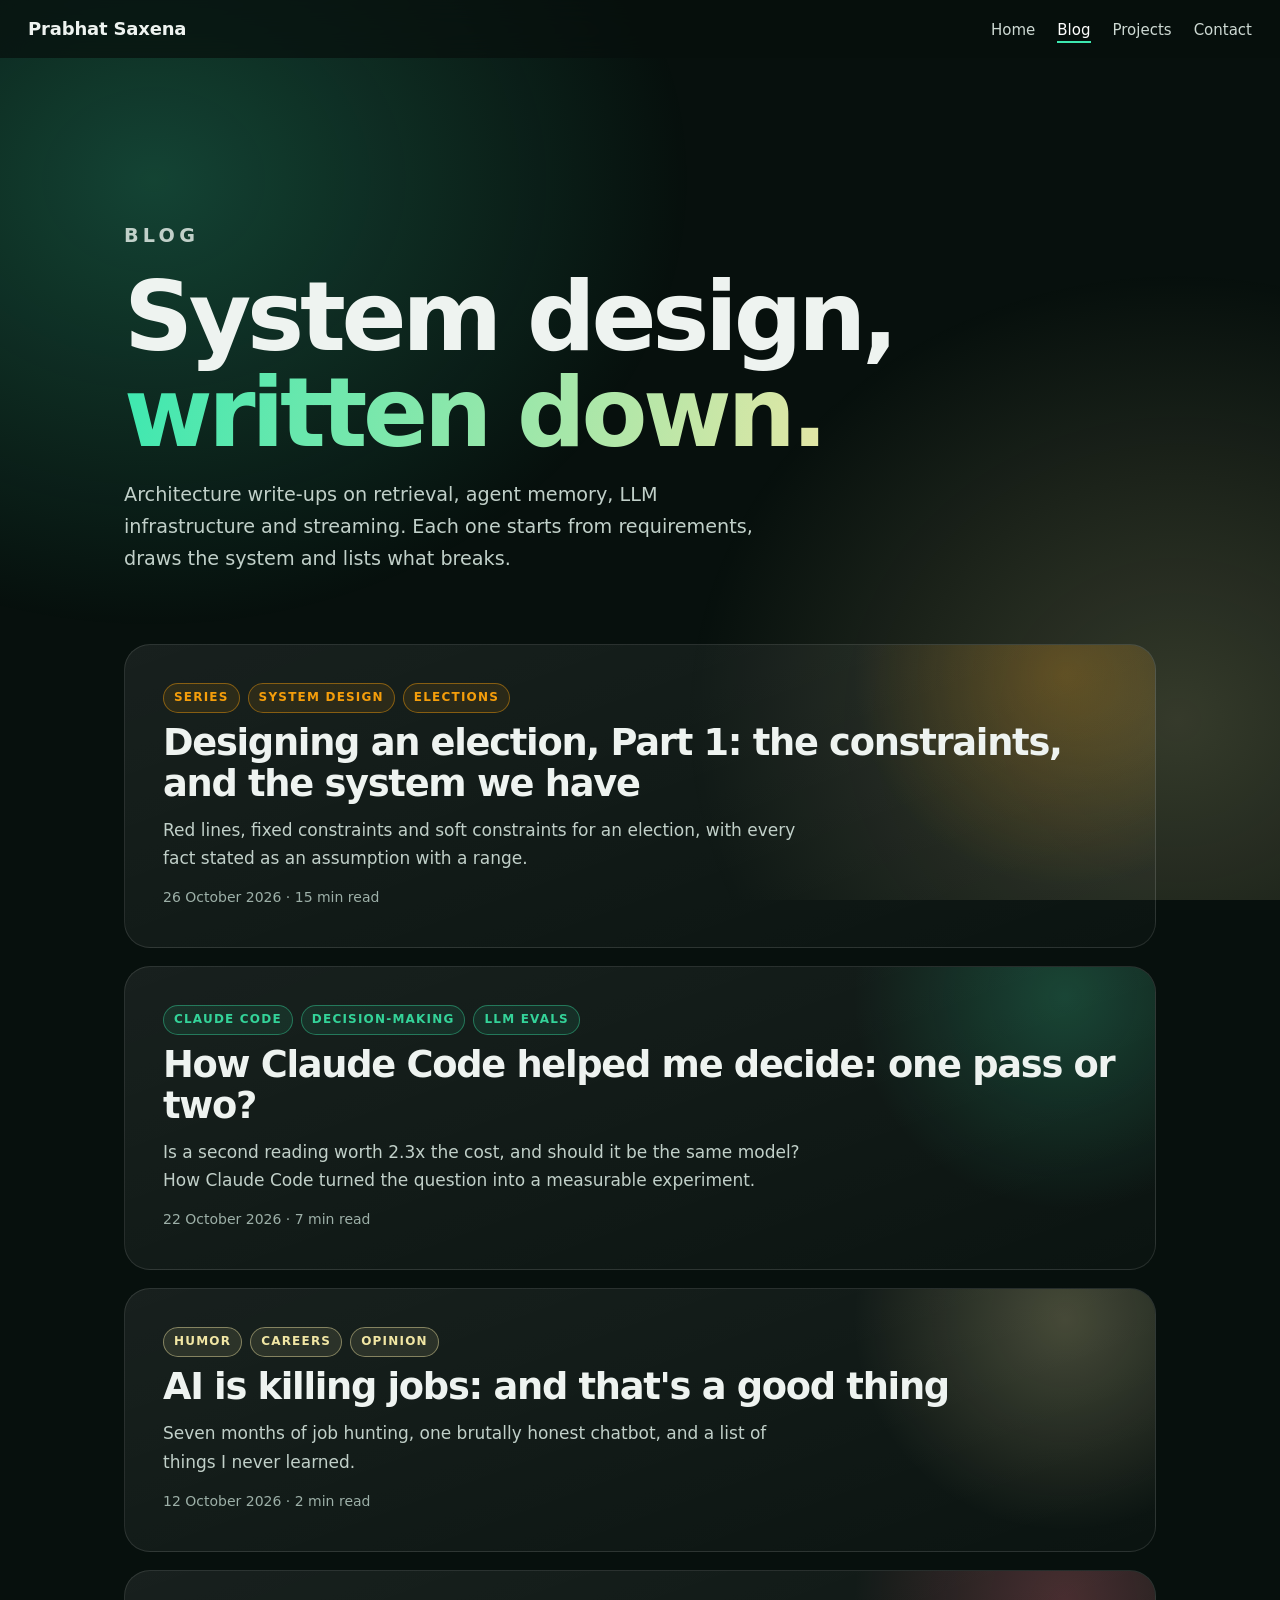
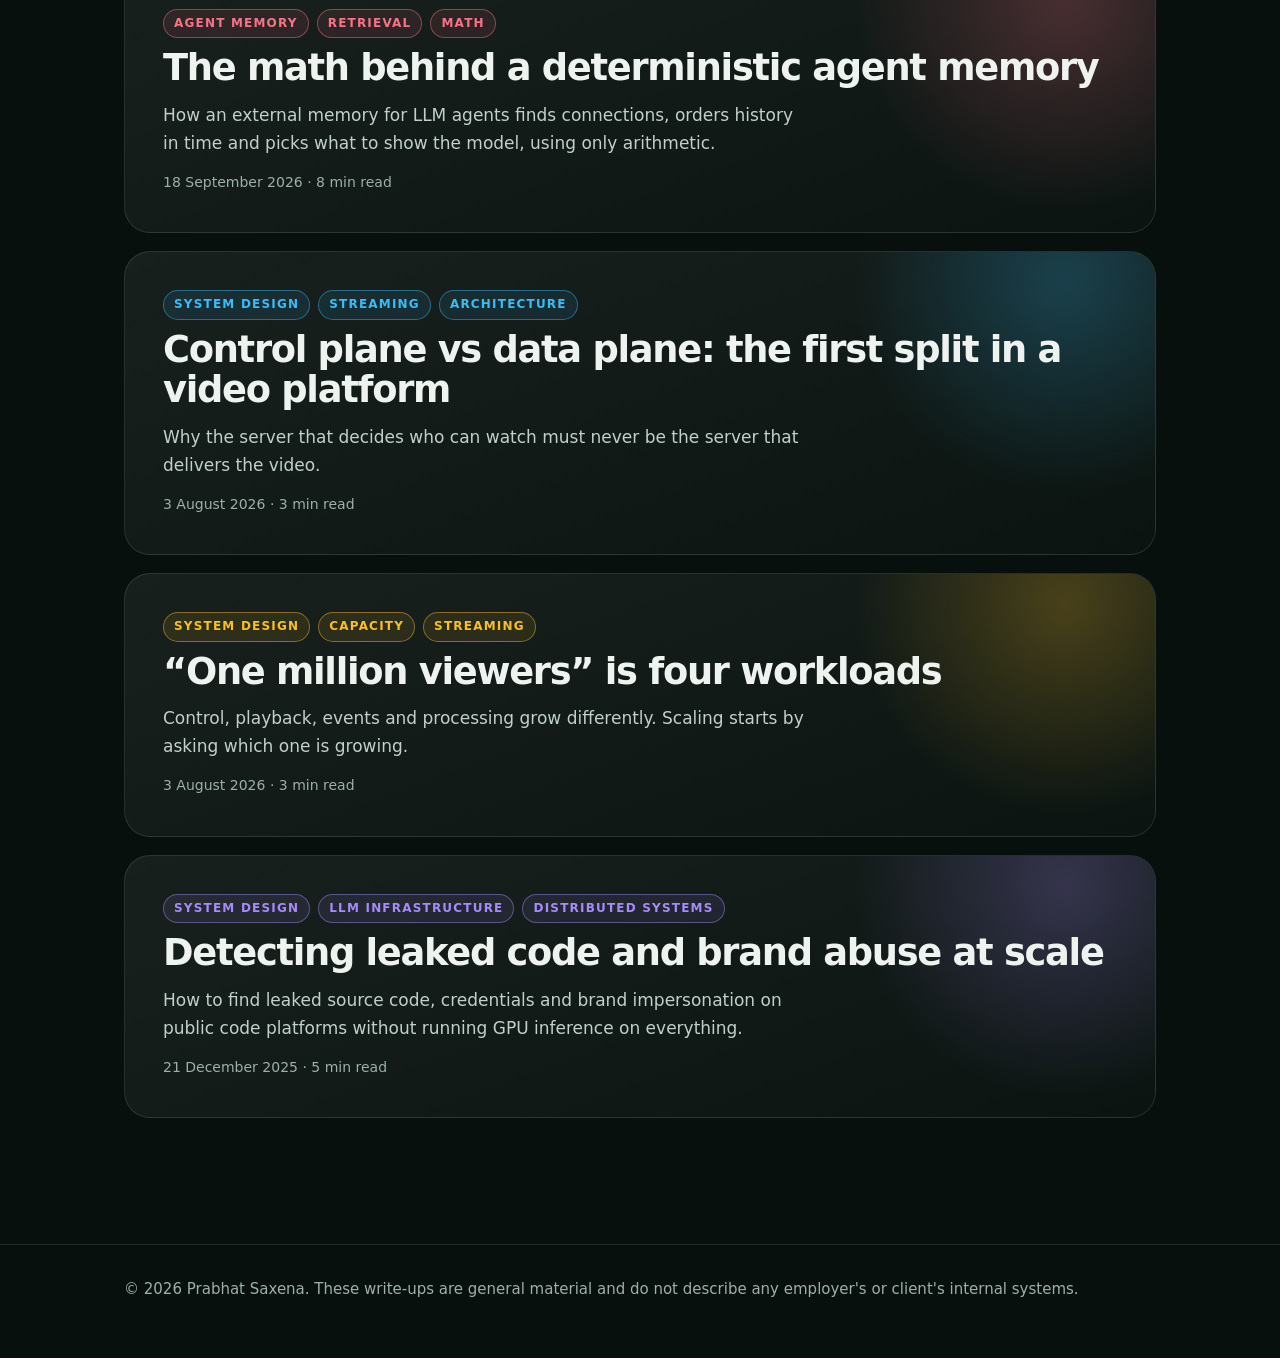
==== commit 460c8000: "Publish Designing an election Part 1; correct post dates; newest-first ordering" ====
--- a/blog/index.html
+++ b/blog/index.html
@@ -39,41 +39,47 @@
       <p>Architecture write-ups on retrieval, agent memory, LLM infrastructure and streaming. Each one starts from requirements, draws the system and lists what breaks.</p>
     </div></section>
     <section class="container post-list">
+      <a class="post-card" href="designing-an-election-part-1.html" style="--c1:#f59e0b;--c2:#34d399">
+        <ul class="tags"><li>Series</li><li>System design</li><li>Elections</li></ul>
+        <h2>Designing an election, Part 1: the constraints, and the system we have</h2>
+        <p>Red lines, fixed constraints and soft constraints for an election, with every fact stated as an assumption with a range.</p>
+        <p class="meta">26 October 2026 · 15 min read</p>
+      </a>
       <a class="post-card" href="claude-code-decision-making.html" style="--c1:#34d399;--c2:#38bdf8">
         <ul class="tags"><li>Claude Code</li><li>Decision-making</li><li>LLM evals</li></ul>
         <h2>How Claude Code helped me decide: one pass or two?</h2>
         <p>Is a second reading worth 2.3x the cost, and should it be the same model? How Claude Code turned the question into a measurable experiment.</p>
-        <p class="meta">October 2026 · 7 min read</p>
+        <p class="meta">22 October 2026 · 7 min read</p>
+      </a>
+      <a class="post-card" href="ai-is-killing-jobs.html" style="--c1:#f1e6a4;--c2:#ff6aa2">
+        <ul class="tags"><li>Humor</li><li>Careers</li><li>Opinion</li></ul>
+        <h2>AI is killing jobs: and that's a good thing</h2>
+        <p>Seven months of job hunting, one brutally honest chatbot, and a list of things I never learned.</p>
+        <p class="meta">12 October 2026 · 2 min read</p>
+      </a>
+      <a class="post-card" href="deterministic-agent-memory-math.html" style="--c1:#fb7185;--c2:#e879f9">
+        <ul class="tags"><li>Agent memory</li><li>Retrieval</li><li>Math</li></ul>
+        <h2>The math behind a deterministic agent memory</h2>
+        <p>How an external memory for LLM agents finds connections, orders history in time and picks what to show the model, using only arithmetic.</p>
+        <p class="meta">18 September 2026 · 8 min read</p>
+      </a>
+      <a class="post-card" href="control-plane-vs-data-plane.html" style="--c1:#38bdf8;--c2:#5eead4">
+        <ul class="tags"><li>System design</li><li>Streaming</li><li>Architecture</li></ul>
+        <h2>Control plane vs data plane: the first split in a video platform</h2>
+        <p>Why the server that decides who can watch must never be the server that delivers the video.</p>
+        <p class="meta">3 August 2026 · 3 min read</p>
+      </a>
+      <a class="post-card" href="one-million-viewers-four-workloads.html" style="--c1:#fbbf24;--c2:#fb7185">
+        <ul class="tags"><li>System design</li><li>Capacity</li><li>Streaming</li></ul>
+        <h2>“One million viewers” is four workloads</h2>
+        <p>Control, playback, events and processing grow differently. Scaling starts by asking which one is growing.</p>
+        <p class="meta">3 August 2026 · 3 min read</p>
       </a>
       <a class="post-card" href="leak-detection-pipeline.html" style="--c1:#a78bfa;--c2:#60a5fa">
         <ul class="tags"><li>System design</li><li>LLM infrastructure</li><li>Distributed systems</li></ul>
         <h2>Detecting leaked code and brand abuse at scale</h2>
         <p>How to find leaked source code, credentials and brand impersonation on public code platforms without running GPU inference on everything.</p>
-        <p class="meta">October 2026 · 5 min read</p>
-      </a>
-      <a class="post-card" href="control-plane-vs-data-plane.html" style="--c1:#38bdf8;--c2:#5eead4">
-        <ul class="tags"><li>System design</li><li>Streaming</li><li>Architecture</li></ul>
-        <h2>Control plane vs data plane: the first split in a video platform</h2>
-        <p>Why the server that decides who can watch must never be the server that delivers the video.</p>
-        <p class="meta">October 2026 · 3 min read</p>
-      </a>
-      <a class="post-card" href="one-million-viewers-four-workloads.html" style="--c1:#fbbf24;--c2:#fb7185">
-        <ul class="tags"><li>System design</li><li>Capacity</li><li>Streaming</li></ul>
-        <h2>“One million viewers” is four workloads</h2>
-        <p>Control, playback, events and processing grow differently. Scaling starts by asking which one is growing.</p>
-        <p class="meta">October 2026 · 3 min read</p>
-      </a>
-      <a class="post-card" href="deterministic-agent-memory-math.html" style="--c1:#fb7185;--c2:#e879f9">
-        <ul class="tags"><li>Agent memory</li><li>Retrieval</li><li>Math</li></ul>
-        <h2>The math behind a deterministic agent memory</h2>
-        <p>How an external memory for LLM agents finds connections, orders history in time and picks what to show the model, using only arithmetic.</p>
-        <p class="meta">October 2026 · 8 min read</p>
-      </a>
-      <a class="post-card" href="ai-is-killing-jobs.html" style="--c1:#f1e6a4;--c2:#ff6aa2">
-        <ul class="tags"><li>Humor</li><li>Careers</li><li>Opinion</li></ul>
-        <h2>AI is killing jobs: and that's a good thing</h2>
-        <p>Seven months of job hunting, one brutally honest chatbot, and a list of things I never learned.</p>
-        <p class="meta">October 2026 · 2 min read</p>
+        <p class="meta">21 December 2025 · 5 min read</p>
       </a>
     </section>
   </main>
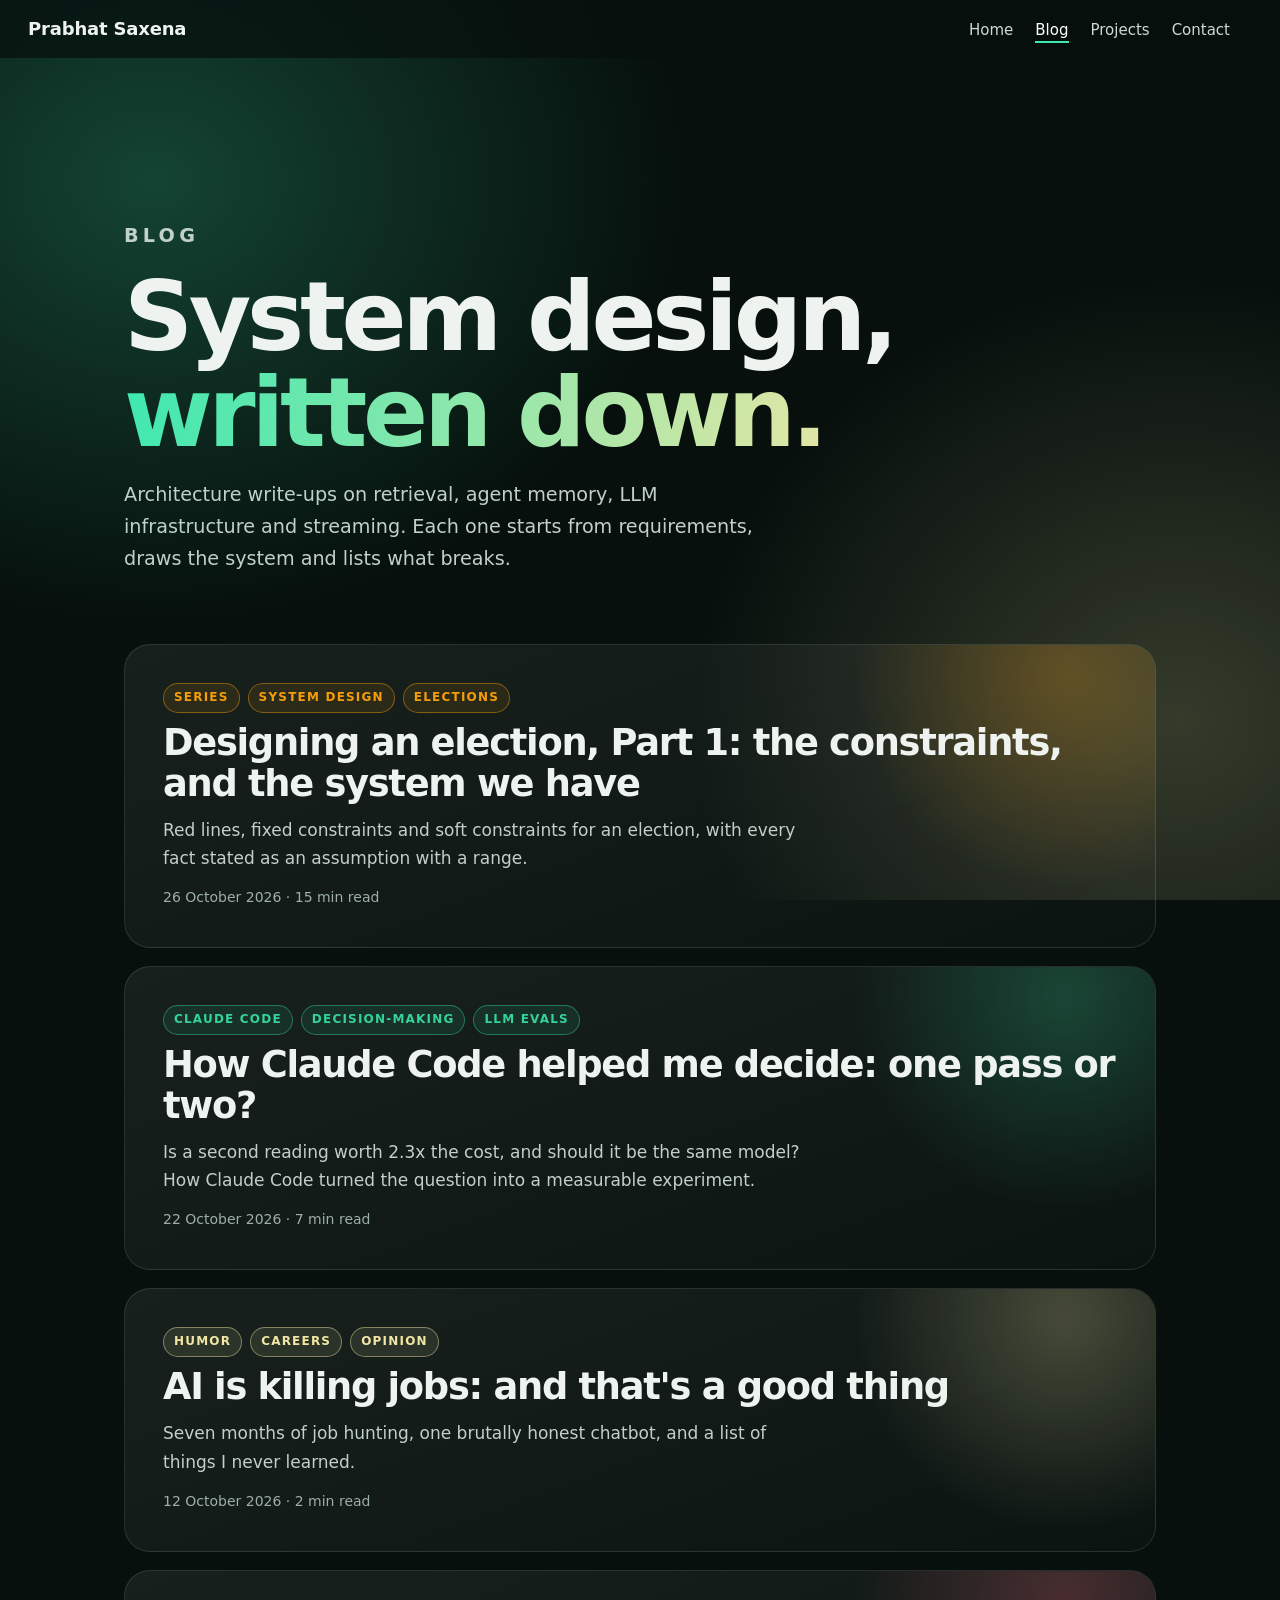
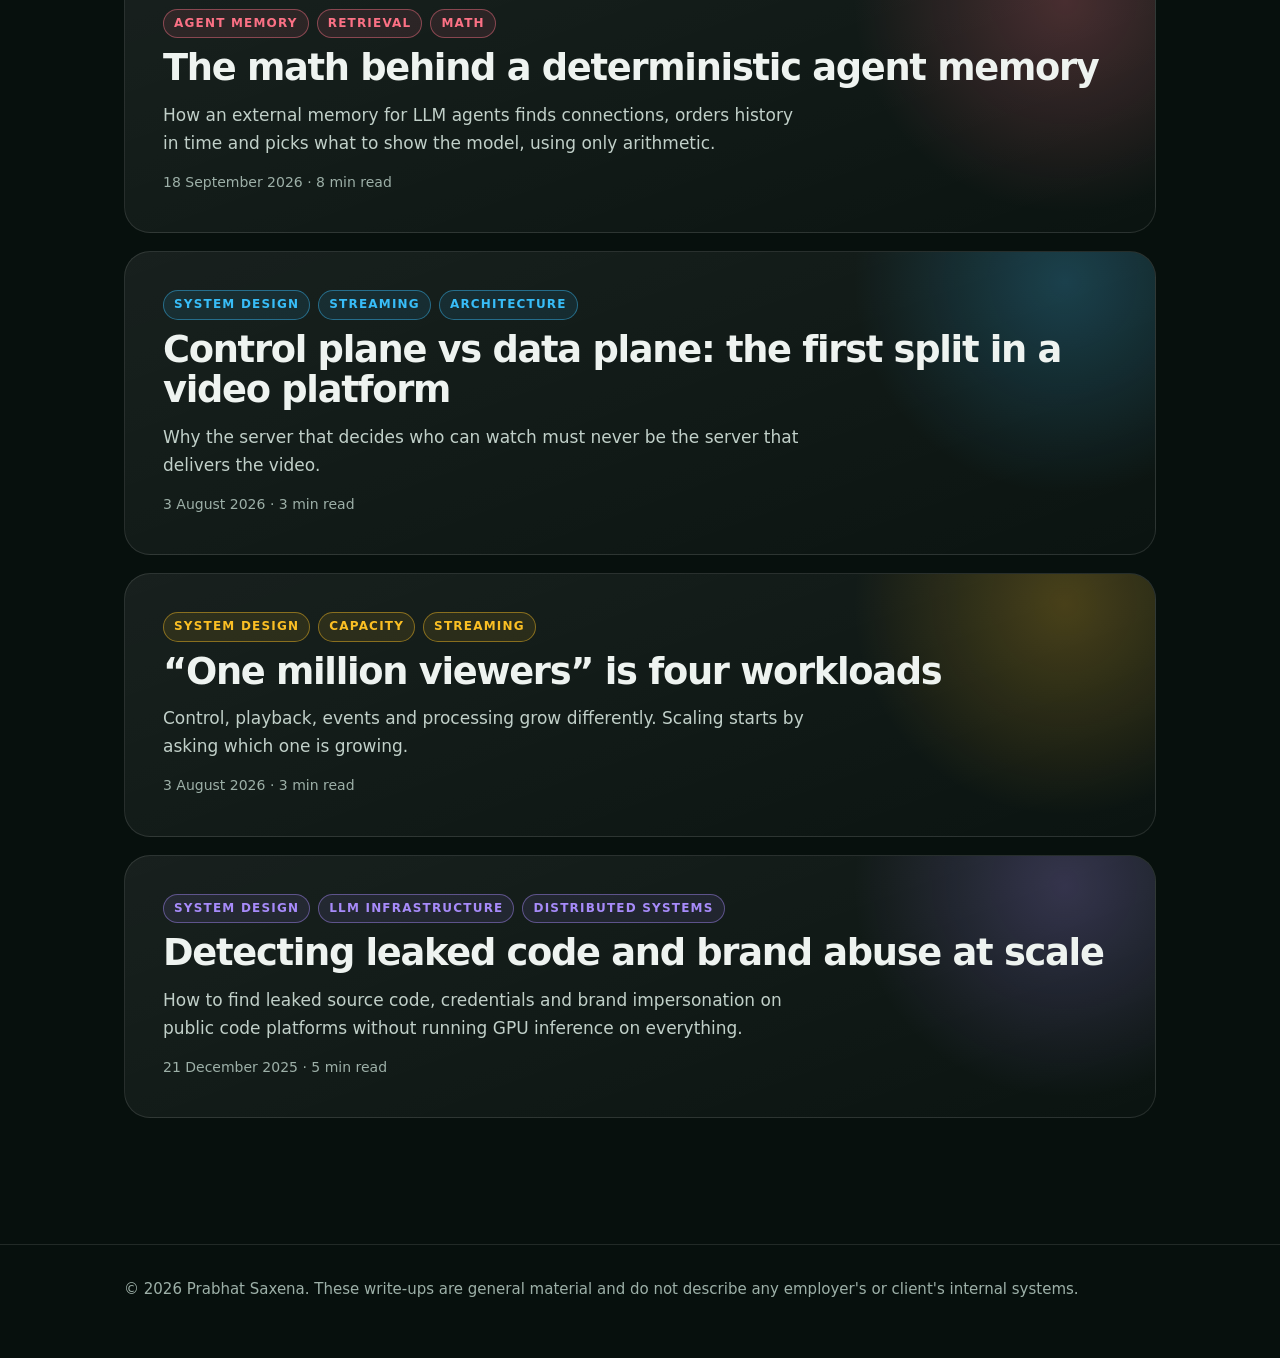
==== commit 8e7ec74b: "Guestbook on blog pages; highlighted mark button, floating invitation with visitor count, end-of-pos" ====
--- a/blog/index.html
+++ b/blog/index.html
@@ -15,6 +15,7 @@
   <meta name="twitter:card" content="summary">
   <link rel="stylesheet" href="../css/styles.css">
   <link rel="stylesheet" href="../css/blog.css">
+  <link rel="stylesheet" href="../css/guestbook.css">
   
 </head>
 <body style="--c1:#3de8b0;--c2:#f1e6a4;--glow-a:#3de8b0;--glow-b:#f1e6a4">
@@ -29,6 +30,7 @@
         <li><a href="./" class="active">Blog</a></li>
         <li><a href="../#projects">Projects</a></li>
         <li><a href="../#contact">Contact</a></li>
+        <li><button type="button" class="nav-mark" data-gb-open hidden><svg class="gb-ico" viewBox="0 0 24 24" fill="none" stroke="currentColor" stroke-width="1.8" stroke-linecap="round" aria-hidden="true"><path d="M6 17c0-6 2-11 6-11s6 5 6 11"/><path d="M9 18c0-4 1-7 3-7s3 3 3 7"/><path d="M12 15v5"/><path d="M3.5 13C4 8 7.5 3 12 3s8 5 8.5 10"/></svg>Leave your mark</button></li>
       </ul>
     </nav>
   </header>
@@ -84,6 +86,46 @@
     </section>
   </main>
   <footer class="footer"><div class="container"><p>&copy; <span id="year">2026</span> Prabhat Saxena. These write-ups are general material and do not describe any employer's or client's internal systems.</p></div></footer>
+  <div class="marks-layer" id="marks-layer" aria-hidden="true"></div>
+  <div class="marks-pill" id="marks-pill" hidden>
+    <span>The prints in the margins are visitors', not my work.</span>
+    <button type="button" id="marks-hide">Hide</button>
+    <button type="button" id="marks-show" hidden>Show</button>
+  </div>
+
+  <div class="gb-cta" id="gb-cta" hidden role="complementary" aria-label="Guestbook invitation">
+    <button type="button" class="gb-cta-main" data-gb-open>
+      <span class="gb-cta-print" id="gb-cta-print" aria-hidden="true"></span>
+      <span class="gb-cta-text"><strong>Leave your mark</strong><small data-gb-count>Be the first visitor to sign</small></span>
+    </button>
+    <button type="button" class="gb-cta-x" id="gb-cta-x" aria-label="Dismiss">&times;</button>
+  </div>
+
+  <dialog class="gb-dialog" id="gb-dialog" aria-labelledby="gb-title" data-lenis-prevent>
+    <div class="gb-inner">
+      <form id="gb-form" novalidate autocomplete="off">
+        <h2 id="gb-title">Leave your mark</h2>
+        <p class="gb-sub">Sign below and add your name. You get a generated ink print, and once I approve it, it joins the wall as a visitor's mark, not part of my work.</p>
+        <label class="gb-field"><span>Your name</span><input type="text" id="gb-name" maxlength="30" required placeholder="e.g. Asha"></label>
+        <div class="gb-field"><span>Sign here <em style="font-style:normal;opacity:.7">(mouse, finger or pen)</em></span>
+          <div class="gb-padwrap"><canvas class="gb-pad" id="gb-pad" aria-label="Signature pad"></canvas><span class="gb-padhint">draw your signature</span></div>
+        </div>
+        <div class="gb-tools"><button type="button" class="btn" id="gb-undo">Undo</button><button type="button" class="btn" id="gb-clear">Clear</button></div>
+        <div class="gb-preview" id="gb-preview" hidden><div class="gb-print" aria-hidden="true"></div><span>Your ink print. It is art made from your signature, not a real fingerprint.</span></div>
+        <label class="gb-field"><span>A short message (optional) <b id="gb-count" style="font-weight:600">0 / 140</b></span><textarea id="gb-message" maxlength="140" placeholder="No links, please."></textarea></label>
+        <div class="gb-trap" aria-hidden="true"><label>Website <input type="text" id="gb-website" tabindex="-1" autocomplete="off"></label></div>
+        <label class="gb-consent"><input type="checkbox" id="gb-consent"><span>I agree my name, message and drawing are stored and may be shown publicly on this site after approval. I can ask to have them removed.</span></label>
+        <p class="gb-fine">Stored: your name, message and drawing, plus a one-way hash of your IP address used only to limit spam. A short notification with your name and message is sent to the site owner's phone through ntfy.sh so they can review it. Nothing else, and no biometric data. To remove your mark, email pm10182000@gmail.com.</p>
+        <div class="gb-actions"><button type="submit" class="btn primary" id="gb-submit" disabled>Sign and stamp</button><button type="button" class="btn" id="gb-cancel">Not now</button><span class="gb-status" id="gb-msg" role="status"></span></div>
+      </form>
+      <div class="gb-done" id="gb-done" hidden>
+        <div class="gb-print" id="gb-done-print" aria-hidden="true"></div>
+        <h2>Stamped. Thank you.</h2>
+        <p class="gb-sub">Your mark is saved. You can see it now; everyone else will after I approve it.</p>
+      </div>
+    </div>
+  </dialog>
+  <script src="../js/guestbook.js" defer></script>
   <script src="../js/blog.js" defer></script>
 </body>
 </html>
--- a/css/guestbook.css
+++ b/css/guestbook.css
@@ -0,0 +1,110 @@
+/* Visitor marks: signature pad dialog, the wall, margin prints and the labels that say they are not mine */
+[hidden] { display: none !important; }
+
+.nav-mark, .intro-mark { font: inherit; cursor: pointer; }
+.gb-ico { width: 1.15em; height: 1.15em; flex: 0 0 auto; }
+.nav-mark { position: relative; overflow: hidden; display: inline-flex; align-items: center; gap: 7px; background: linear-gradient(110deg, #3de8b0, #b6f56c); color: #04201c; border: 0; border-radius: 999px; padding: 6px 14px; font-weight: 700; font-size: 14px; white-space: nowrap; box-shadow: 0 0 0 0 rgba(61, 232, 176, .55); animation: gb-ring 3.4s ease-out infinite; transition: transform .2s; }
+.nav-mark::after { content: ""; position: absolute; inset: 0; background: linear-gradient(100deg, transparent 35%, rgba(255, 255, 255, .65) 50%, transparent 65%); transform: translateX(-120%); animation: gb-sheen 5s ease-in-out infinite; }
+.nav-mark:hover { transform: translateY(-1px) scale(1.04); }
+@keyframes gb-ring { 0% { box-shadow: 0 0 0 0 rgba(61, 232, 176, .55); } 70%, 100% { box-shadow: 0 0 0 12px rgba(61, 232, 176, 0); } }
+@keyframes gb-sheen { 0%, 55% { transform: translateX(-120%); } 85%, 100% { transform: translateX(120%); } }
+
+/* Hero button: stands apart from the other three */
+.btn.mark-btn { display: inline-flex; align-items: center; gap: 8px; border: 1.5px dashed var(--mint); color: var(--mint); background: rgba(61, 232, 176, .08); }
+.btn.mark-btn:hover { background: rgba(61, 232, 176, .2); }
+
+/* Floating invitation */
+.gb-cta { position: fixed; right: 18px; bottom: 18px; z-index: 70; display: flex; align-items: stretch; border-radius: 20px; background: rgba(10, 20, 17, .92); border: 1px solid color-mix(in srgb, var(--mint) 55%, transparent); backdrop-filter: blur(12px); box-shadow: 0 14px 40px rgba(0, 0, 0, .5), 0 0 0 0 rgba(61, 232, 176, .4); transform: translateY(24px) scale(.96); opacity: 0; transition: transform .5s cubic-bezier(.2, .8, .2, 1), opacity .4s; animation: gb-ring 3.8s ease-out 1s infinite; }
+.gb-cta.in { transform: none; opacity: 1; }
+.gb-cta-main { display: flex; align-items: center; gap: 12px; padding: 10px 14px 10px 12px; background: none; border: 0; color: var(--text); font: inherit; text-align: left; cursor: pointer; border-radius: 20px 0 0 20px; }
+.gb-cta-main:hover .gb-cta-print { transform: rotate(-8deg) scale(1.08); }
+.gb-cta-print { --ink: var(--mint); width: 46px; height: 46px; flex: 0 0 auto; transition: transform .35s cubic-bezier(.2, .8, .2, 1); }
+.gb-cta-print svg { width: 100%; height: 100%; display: block; }
+.gb-cta-text { display: grid; line-height: 1.25; }
+.gb-cta-text strong { font-size: 15px; }
+.gb-cta-text small { font-size: 12px; color: var(--muted); }
+.gb-cta-x { align-self: flex-start; background: none; border: 0; color: var(--muted); font-size: 20px; line-height: 1; padding: 6px 10px 6px 4px; cursor: pointer; }
+.gb-cta-x:hover { color: var(--text); }
+@media (max-width: 640px) { .gb-cta { left: 12px; right: 12px; bottom: 12px; } .gb-cta-main { flex: 1; } }
+
+/* Invitation at the end of a blog post */
+.gb-endcard { display: flex; gap: 18px; align-items: center; margin: 3rem 0 0; padding: 22px 24px; border-radius: 22px; border: 1px dashed color-mix(in srgb, var(--mint) 60%, transparent); background: linear-gradient(135deg, rgba(61, 232, 176, .1), rgba(139, 123, 255, .08)); }
+.gb-endcard .gb-cta-print { width: 72px; height: 72px; }
+.gb-endcard h3 { margin: 0 0 4px; font-size: 1.2rem; color: var(--text); }
+.gb-endcard p { margin: 0 0 10px; color: var(--muted); font-size: 15px; line-height: 1.5; }
+.gb-endcard .btn { display: inline-flex; align-items: center; gap: 8px; }
+@media (max-width: 560px) { .gb-endcard { flex-direction: column; align-items: flex-start; } }
+
+.intro-mark { position: absolute; right: 150px; top: 20px; z-index: 2; padding: 9px 16px; border-radius: 999px; font: 600 14px/1 system-ui, sans-serif; color: #04201c; background: var(--mint); border: 1px solid var(--mint); }
+.intro-mark:hover { background: #7bf5cf; }
+@media (max-width: 560px) { .intro-mark { right: 20px; top: 64px; } }
+
+/* Dialog */
+.gb-dialog { overscroll-behavior: contain; width: min(640px, calc(100vw - 24px)); max-height: calc(100vh - 24px); overflow: auto; padding: 0; border: 1px solid var(--border); border-radius: 24px; background: rgba(10, 20, 17, .96); color: var(--text); box-shadow: 0 30px 80px rgba(0, 0, 0, .6); }
+.gb-dialog::backdrop { background: rgba(2, 8, 6, .72); backdrop-filter: blur(6px); }
+.gb-inner { padding: 26px 26px 22px; }
+.gb-inner h2 { font-size: 1.6rem; letter-spacing: -.03em; margin: 0 0 6px; }
+.gb-inner .gb-sub { color: var(--muted); font-size: 15px; margin: 0 0 18px; }
+.gb-field { display: block; margin: 0 0 14px; }
+.gb-field > span { display: flex; justify-content: space-between; font-size: 13px; letter-spacing: .08em; text-transform: uppercase; color: var(--muted); margin-bottom: 6px; }
+.gb-field input[type=text], .gb-field textarea { width: 100%; font: inherit; font-size: 16px; color: var(--text); background: rgba(255, 255, 255, .06); border: 1px solid var(--border); border-radius: 12px; padding: 11px 14px; }
+.gb-field textarea { resize: vertical; min-height: 64px; }
+.gb-field input:focus, .gb-field textarea:focus { outline: 2px solid var(--mint); outline-offset: 1px; }
+.gb-padwrap { position: relative; border: 1px dashed rgba(238, 243, 240, .35); border-radius: 14px; background: rgba(255, 255, 255, .04); color: #eef3f0; }
+.gb-pad { display: block; width: 100%; aspect-ratio: 600 / 240; touch-action: none; cursor: crosshair; border-radius: 14px; }
+.gb-padhint { position: absolute; left: 14px; bottom: 8px; font-size: 12px; color: var(--muted); pointer-events: none; }
+.gb-tools { display: flex; gap: 8px; margin: 8px 0 14px; }
+.gb-tools .btn, .gb-actions .btn { padding: 9px 16px; font-size: 14px; border-radius: 12px; }
+.gb-preview { display: flex; align-items: center; gap: 14px; margin: 0 0 14px; padding: 10px 12px; border-radius: 14px; background: rgba(255, 255, 255, .04); border: 1px solid var(--border); font-size: 14px; color: var(--muted); }
+.gb-print { width: 76px; height: 76px; flex: 0 0 auto; }
+.gb-print svg { width: 100%; height: 100%; display: block; }
+.gb-print.stamp { animation: gb-stamp .6s cubic-bezier(.2, .8, .2, 1); }
+@keyframes gb-stamp { 0% { transform: scale(1.5) rotate(-8deg); opacity: 0; filter: blur(3px); } 60% { transform: scale(.94) rotate(2deg); opacity: 1; filter: none; } 100% { transform: none; } }
+.gb-consent { display: flex; gap: 10px; align-items: flex-start; font-size: 13px; color: var(--muted); margin: 0 0 14px; }
+.gb-consent input { margin-top: 3px; accent-color: var(--mint); }
+.gb-fine { font-size: 12px; color: var(--muted); margin: 0 0 14px; line-height: 1.5; }
+.gb-actions { display: flex; gap: 10px; align-items: center; }
+.gb-actions .btn[disabled] { opacity: .45; cursor: not-allowed; }
+.gb-status { margin: 0 0 0 auto; font-size: 13px; color: var(--muted); }
+.gb-status.is-bad { color: #ff9db8; }
+.gb-trap { position: absolute; left: -9999px; width: 1px; height: 1px; overflow: hidden; }
+.gb-done { text-align: center; padding: 18px 0 8px; }
+.gb-done .gb-print { width: 120px; height: 120px; margin: 0 auto 12px; animation: gb-stamp .7s cubic-bezier(.2, .8, .2, 1); }
+
+/* Cards (wall and margin pop-ups) */
+.gb-card { --ink: var(--mint); display: flex; gap: 14px; align-items: center; padding: 14px; border-radius: 18px; border: 1px solid var(--border); background: var(--surface); }
+.gb-card.is-pending { border-style: dashed; }
+.gb-card .gb-print { width: 64px; height: 64px; }
+.gb-body { min-width: 0; }
+.gb-sig { width: 130px; color: var(--text); opacity: .9; }
+.gb-sig svg { width: 100%; height: auto; display: block; }
+.gb-name { margin: 2px 0 0; font-weight: 700; font-size: 15px; overflow-wrap: anywhere; }
+.gb-msg { margin: 2px 0 0; color: #cdd9d3; font-size: 14px; line-height: 1.45; overflow-wrap: anywhere; }
+.gb-label { margin: 6px 0 0; font-size: 11px; letter-spacing: .06em; text-transform: uppercase; color: var(--ink); }
+
+.visitors { padding-bottom: 12vh; }
+.wall { display: grid; grid-template-columns: repeat(auto-fill, minmax(290px, 1fr)); gap: 14px; margin: 28px 0 24px; }
+
+/* Margin marks on wide screens */
+.marks-layer { position: absolute; inset: 0 0 auto 0; width: 100%; height: 100%; z-index: 3; pointer-events: none; }
+.mark { position: absolute; pointer-events: auto; color: var(--ink); opacity: .55; transform: rotate(var(--rot, 0deg)); transition: opacity .25s, transform .35s cubic-bezier(.2, .8, .2, 1); }
+.mark-print { width: 100%; height: 100%; filter: drop-shadow(0 0 6px color-mix(in srgb, var(--ink) 55%, transparent)); }
+.mark-print svg { width: 100%; height: 100%; display: block; }
+.mark:hover { opacity: 1; transform: rotate(0deg) scale(1.18); z-index: 4; }
+.mark > .gb-card { position: absolute; top: 50%; width: 300px; transform: translateY(-50%) scale(.96); opacity: 0; visibility: hidden; background: rgba(10, 20, 17, .96); backdrop-filter: blur(10px); box-shadow: 0 18px 50px rgba(0, 0, 0, .55); transition: opacity .2s, transform .25s; pointer-events: none; }
+.mark.is-left > .gb-card { left: calc(100% + 14px); }
+.mark.is-right > .gb-card { right: calc(100% + 14px); }
+.mark:hover > .gb-card { opacity: 1; visibility: visible; transform: translateY(-50%) scale(1); }
+html.marks-off .marks-layer { display: none; }
+
+.marks-pill { position: fixed; left: 14px; bottom: 14px; z-index: 60; display: flex; gap: 10px; align-items: center; max-width: 330px; padding: 8px 12px; border-radius: 14px; background: rgba(10, 20, 17, .88); border: 1px solid var(--border); backdrop-filter: blur(8px); font-size: 12px; line-height: 1.4; color: var(--muted); }
+.marks-pill button { font: inherit; font-size: 12px; font-weight: 700; color: var(--mint); background: none; border: 0; cursor: pointer; padding: 0; white-space: nowrap; }
+
+.footer .gb-footnote { margin-top: 8px; font-size: 13px; }
+
+@media (prefers-reduced-motion: reduce) {
+  .nav-mark, .nav-mark::after, .gb-cta { animation: none; }
+  .gb-print.stamp, .gb-done .gb-print { animation: none; }
+  .mark, .mark > .gb-card { transition: none; }
+}
+
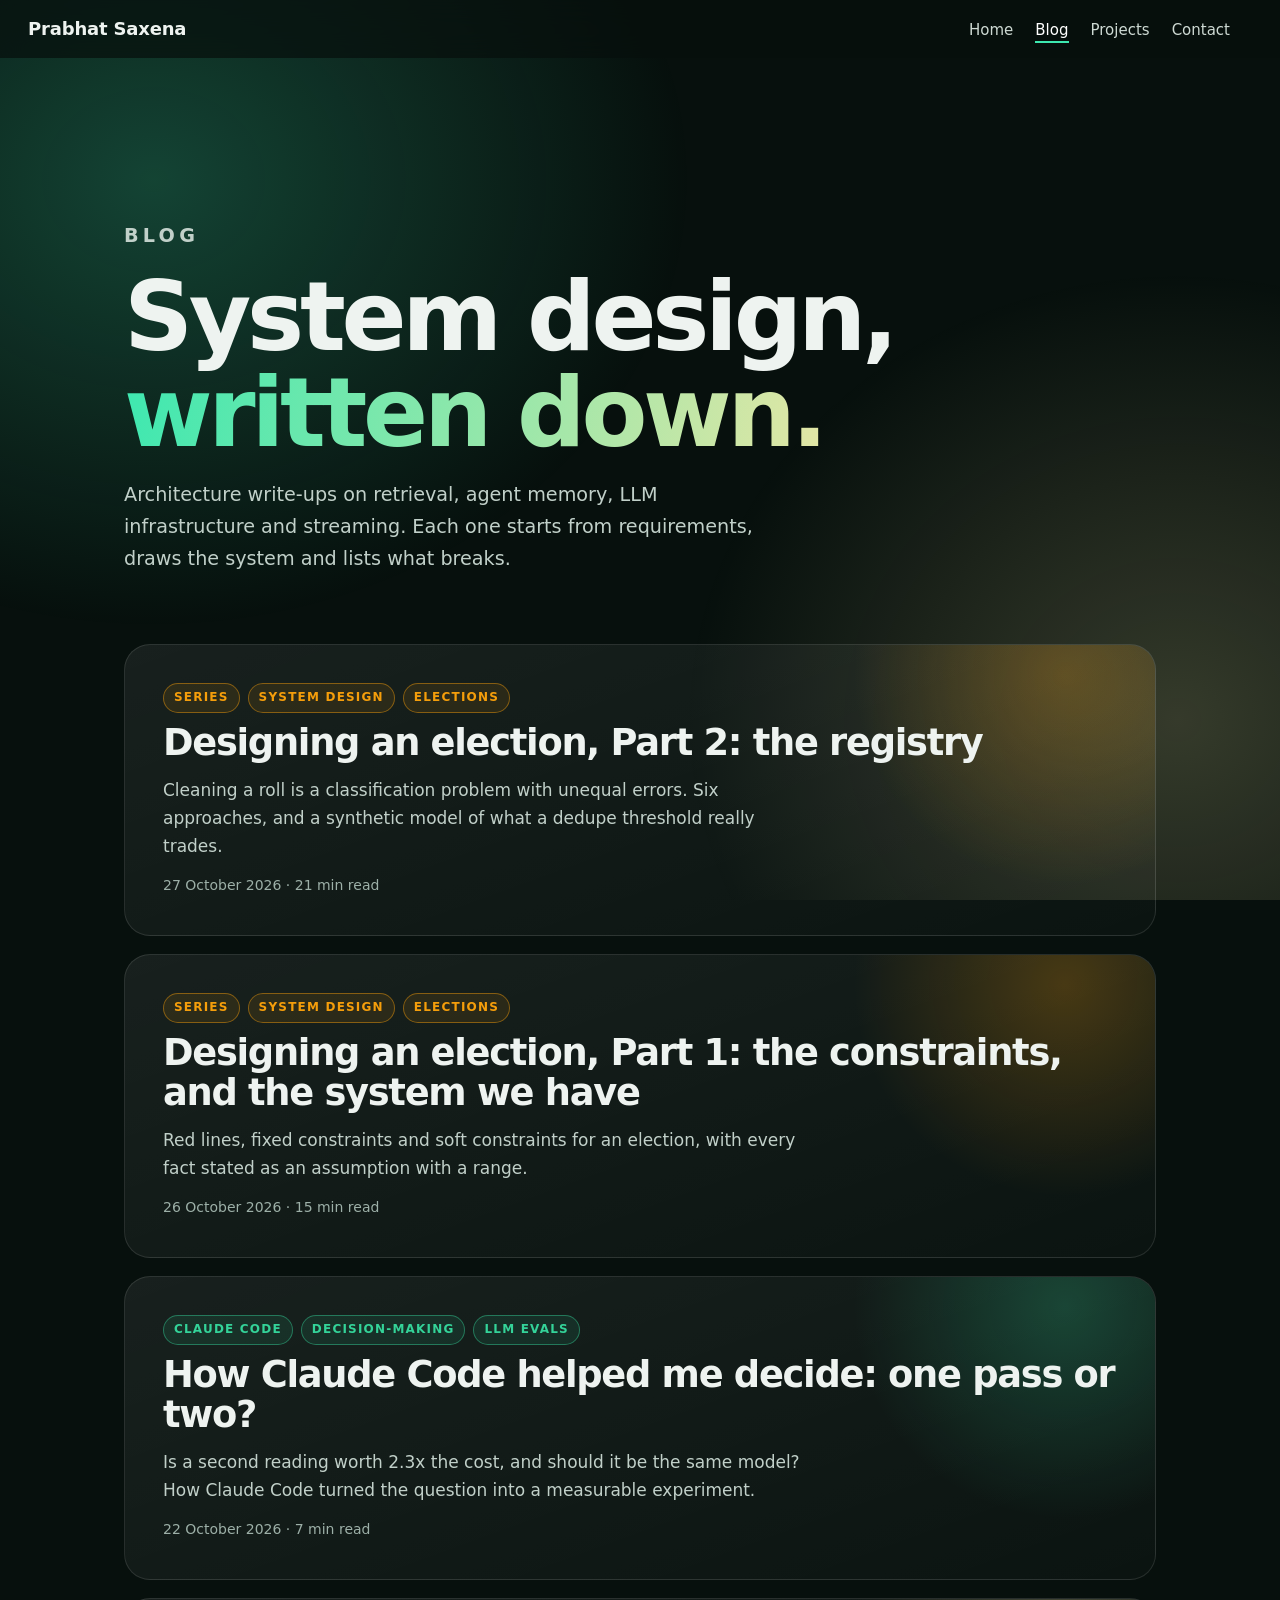
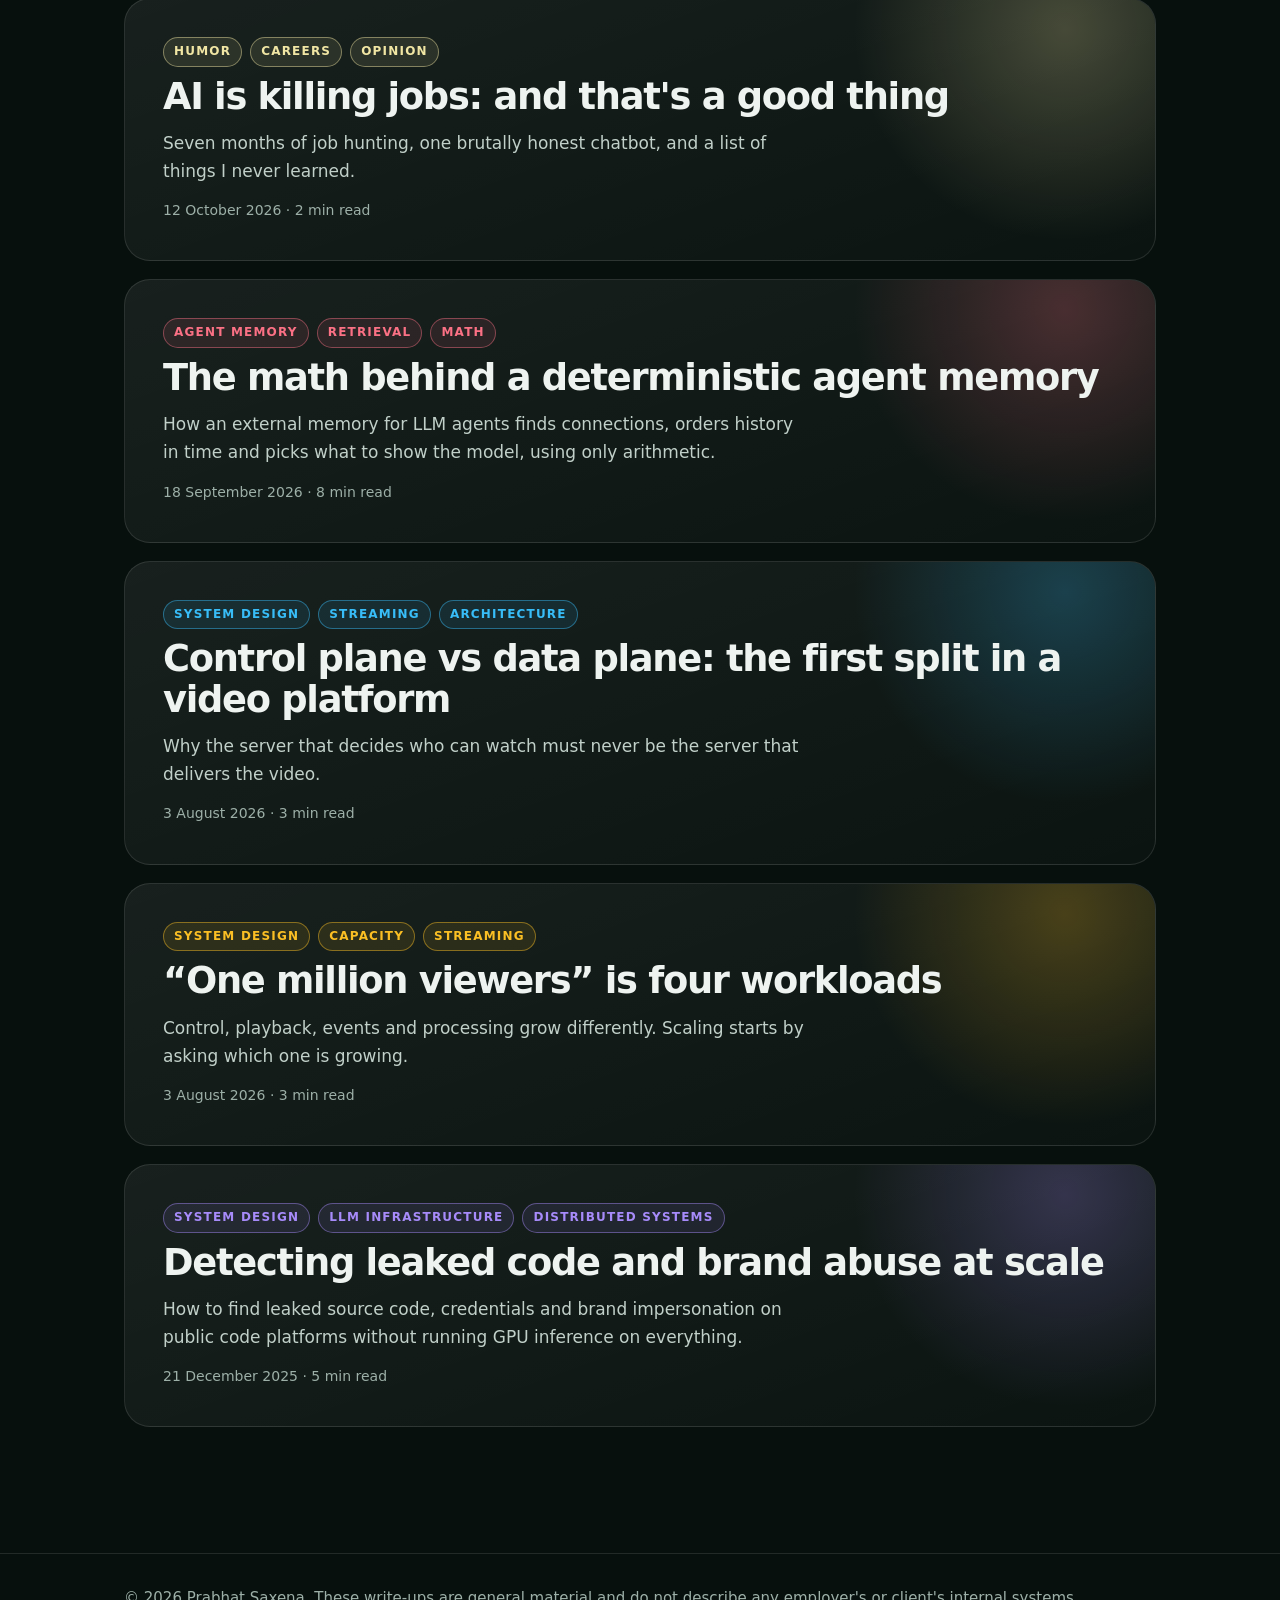
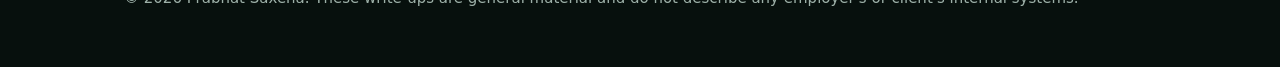
==== commit 900dbe79: "Publish Designing an election, Part 2: the registry Co-Authored-By: Claude Sonnet 5.5 <noreply@anthr" ====
--- a/blog/index.html
+++ b/blog/index.html
@@ -41,6 +41,12 @@
       <p>Architecture write-ups on retrieval, agent memory, LLM infrastructure and streaming. Each one starts from requirements, draws the system and lists what breaks.</p>
     </div></section>
     <section class="container post-list">
+      <a class="post-card" href="designing-an-election-part-2.html" style="--c1:#f59e0b;--c2:#34d399">
+        <ul class="tags"><li>Series</li><li>System design</li><li>Elections</li></ul>
+        <h2>Designing an election, Part 2: the registry</h2>
+        <p>Cleaning a roll is a classification problem with unequal errors. Six approaches, and a synthetic model of what a dedupe threshold really trades.</p>
+        <p class="meta">27 October 2026 · 21 min read</p>
+      </a>
       <a class="post-card" href="designing-an-election-part-1.html" style="--c1:#f59e0b;--c2:#34d399">
         <ul class="tags"><li>Series</li><li>System design</li><li>Elections</li></ul>
         <h2>Designing an election, Part 1: the constraints, and the system we have</h2>
